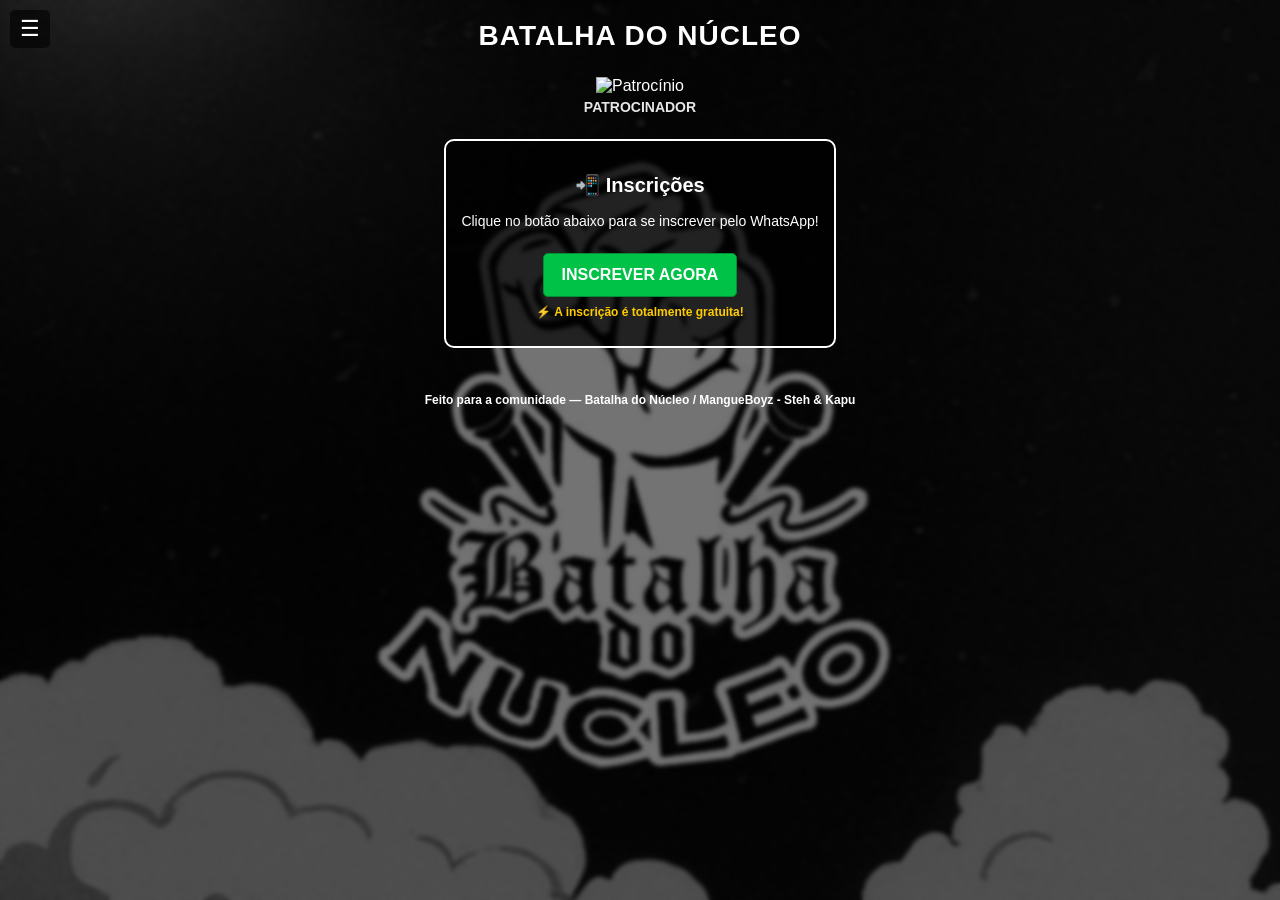
==== index.html @ 774dab10 "Update index.html update 17/11" ====
<!DOCTYPE html>
<html lang="pt-BR">
<head>
    <meta charset="UTF-8">
    <meta name="viewport" content="width=device-width, initial-scale=1.0">
    <title>Batalha do Núcleo</title>

    <style>
        body {
            margin: 0;
            font-family: Arial, sans-serif;
            background: url('batalha.png') no-repeat center center fixed;
            background-size: cover;
            color: #fff;
        }

        body::before {
            content: "";
            position: fixed;
            inset: 0;
            background: rgba(0, 0, 0, 0.55);
            backdrop-filter: blur(2px);
            z-index: -1;
        }

        header {
            padding: 20px 10px;
            text-align: center;
            font-size: 28px;
            letter-spacing: 1px;
            color: white;
            font-weight: bold;
            position: relative;
        }

        /* IMAGEM DO PATROCÍNIO */
        .patrocinio {
            text-align: center;
            margin-top: 5px;
        }

        .patrocinio img {
            width: 180px;
            max-width: 85%;
        }

        .patrocinio p {
            margin-top: 4px;
            font-size: 14px;
            font-weight: bold;
            opacity: 0.9;
        }

        /* Botão do menu */
        .menu-btn {
            font-size: 22px;
            cursor: pointer;
            position: fixed;
            top: 10px;
            left: 10px;
            z-index: 1001;
            color: white;
            background: rgba(0,0,0,0.6);
            padding: 6px 10px;
            border-radius: 5px;
        }

        .menu-btn:hover {
            background: rgba(255,255,255,0.15);
        }

        /* Sidebar */
        .sidebar {
            height: 100%;
            width: 0;
            position: fixed;
            z-index: 1000;
            top: 0;
            left: 0;
            background-color: rgba(0,0,0,0.95);
            overflow-x: hidden;
            transition: 0.4s;
            padding-top: 40px;
            color: #fff;
        }

        .sidebar-content {
            max-height: calc(100% - 60px);
            overflow-y: auto;
            padding-bottom: 10px;
        }

        .sidebar h2, .sidebar p, .sidebar a {
            padding: 6px 20px;
        }

        .sidebar h2 {
            font-size: 18px;
            font-weight: bold;
        }

        .sidebar p {
            font-size: 14px;
        }

        .sidebar a {
            font-size: 16px;
            color: #fff;
            text-decoration: none;
            display: block;
            margin-bottom: 6px;
        }

        .sidebar a:hover {
            color: #ffcc00;
        }

        .sidebar iframe {
            width: 90%;
            height: 150px;
            border: 0;
            border-radius: 10px;
            margin: 10px auto;
            display: block;
        }

        .close-btn {
            position: absolute;
            top: 10px;
            right: 15px;
            font-size: 28px;
            cursor: pointer;
            color: white;
        }

        .close-btn:hover {
            color: #ffcc00;
        }

        /* Conteúdo principal */
        .main {
            display: flex;
            justify-content: center;
            padding: 10px;
        }

        .card {
            background: rgba(0,0,0,0.7);
            border: 2px solid white;
            padding: 15px;
            border-radius: 10px;
            max-width: 380px;
            text-align: center;
        }

        .card h2 {
            font-size: 20px;
        }

        .card p {
            font-size: 14px;
        }

        /* BOTÃO VERDE */
        .btn {
            display: inline-block;
            margin-top: 10px;
            background: #00c246; 
            color: white;
            padding: 12px 18px;
            border-radius: 5px;
            font-size: 16px;
            font-weight: bold;
            text-decoration: none;
            transition: 0.2s;
            border: 1px solid #008f33;
        }

        .btn:hover {
            background: #009b39;
        }

        footer {
            text-align: center;
            margin-top: 25px;
            padding: 10px;
            font-size: 12px;
            color: #fff;
            font-weight: bold;
        }

        @media (max-width: 480px) {
            header {
                font-size: 22px;
            }
            .menu-btn {
                font-size: 20px;
            }
            .sidebar.open {
                width: 100%;
            }
            .card {
                max-width: 90%;
            }
        }
    </style>
</head>
<body>

<header>BATALHA DO NÚCLEO</header>

<!-- PATROCÍNIO -->
<div class="patrocinio">
    <img src="patrocinio.png" alt="Patrocínio">
    <p>PATROCINADOR</p>
</div>

<div class="menu-btn" onclick="toggleMenu()">☰</div>

<div id="mySidebar" class="sidebar">
    <div class="close-btn" onclick="closeMenu()">×</div>

    <div class="sidebar-content">

        <h2>📍 Local</h2>
        <p>PRAÇA DO TERMINAL - CAETÉS 1</p>

        <h2>⏰ Dia & Horário</h2>
        <p>Toda quinta-feira às 18:00</p>

        <!-- NOVA OPÇÃO: BIBLIOTECA -->
        <h2>📚 Biblioteca</h2>
        <a href="#">Abrir Biblioteca</a>

        <h2>🏆 Rank de MCs</h2>
        <a href="#">Ver Rank de MCs</a>

        <h2>📍 Localização</h2>
        <iframe src="https://www.google.com/maps/embed?pb=!1m18!1m12!1m3!1d3951.7307001526824!2d-34.9320465!3d-7.923172!2m3!1f0!2f0!3f0!3m2!1i1024!2i768!4f13.1!3m3!1m2!1s0x7ab170077a0d0f9%3A0x8868397509e33580!2zUHJhw6dhIElJIC0gQ2FldMOpcyAx!5e0!3m2!1spt-BR!2sbr!4v1763388117642!5m2!1spt-BR!2sbr"
            loading="lazy" referrerpolicy="no-referrer-when-downgrade"></iframe>

    </div>
</div>

<div class="main">
    <div class="card">
        <h2>📲 Inscrições</h2>
        <p>Clique no botão abaixo para se inscrever pelo WhatsApp!</p>

        <a class="btn"
           href="https://wa.me/558194237249?text=Quero%20batalhar!"
           target="_blank">
           INSCREVER AGORA
        </a>

        <p style="margin-top:8px; font-size:12px; color:#ffcc00; font-weight:bold;">
            ⚡ A inscrição é totalmente gratuita!
        </p>
    </div>
</div>

<footer>Feito para a comunidade — Batalha do Núcleo / MangueBoyz - Steh & Kapu</footer>

<script>
    function closeMenu() {
        document.getElementById("mySidebar").style.width = "0";
        document.getElementById("mySidebar").classList.remove('open');
    }

    function toggleMenu() {
        const sidebar = document.getElementById("mySidebar");

        if (window.innerWidth <= 480) {
            sidebar.classList.toggle('open');
            return;
        }

        if (sidebar.style.width === "280px") {
            sidebar.style.width = "0";
        } else {
            sidebar.style.width = "280px";
        }
    }
</script>

</body>
</html>
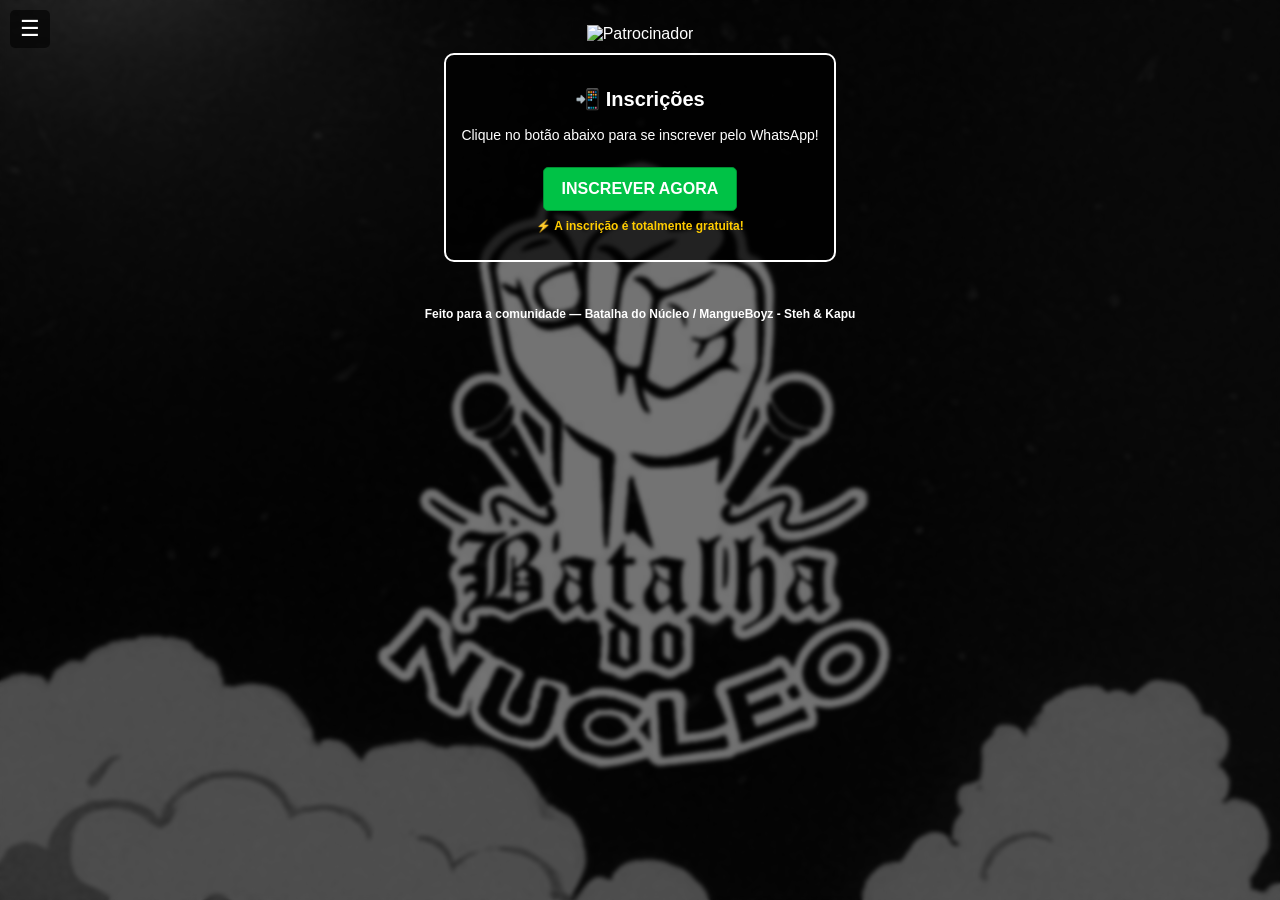
==== commit f6120f35: "Update index.html" ====
--- a/index.html
+++ b/index.html
@@ -33,10 +33,17 @@
             position: relative;
         }
 
-        /* IMAGEM DO PATROCÍNIO */
+        /* Removido o nome do header */
+        header {
+            visibility: hidden;
+            height: 0;
+            margin: 0;
+            padding: 0;
+        }
+
         .patrocinio {
             text-align: center;
-            margin-top: 5px;
+            margin-top: 25px;
         }
 
         .patrocinio img {
@@ -44,14 +51,11 @@
             max-width: 85%;
         }
 
+        /* Removido o texto PATROCINADOR */
         .patrocinio p {
-            margin-top: 4px;
-            font-size: 14px;
-            font-weight: bold;
-            opacity: 0.9;
-        }
-
-        /* Botão do menu */
+            display: none;
+        }
+
         .menu-btn {
             font-size: 22px;
             cursor: pointer;
@@ -69,7 +73,6 @@
             background: rgba(255,255,255,0.15);
         }
 
-        /* Sidebar */
         .sidebar {
             height: 100%;
             width: 0;
@@ -137,7 +140,6 @@
             color: #ffcc00;
         }
 
-        /* Conteúdo principal */
         .main {
             display: flex;
             justify-content: center;
@@ -161,11 +163,10 @@
             font-size: 14px;
         }
 
-        /* BOTÃO VERDE */
         .btn {
             display: inline-block;
             margin-top: 10px;
-            background: #00c246; 
+            background: #00c246;
             color: white;
             padding: 12px 18px;
             border-radius: 5px;
@@ -207,12 +208,8 @@
 </head>
 <body>
 
-<header>BATALHA DO NÚCLEO</header>
-
-<!-- PATROCÍNIO -->
 <div class="patrocinio">
-    <img src="patrocinio.png" alt="Patrocínio">
-    <p>PATROCINADOR</p>
+    <img src="patrocinio.png" alt="Patrocinador">
 </div>
 
 <div class="menu-btn" onclick="toggleMenu()">☰</div>
@@ -228,16 +225,15 @@
         <h2>⏰ Dia & Horário</h2>
         <p>Toda quinta-feira às 18:00</p>
 
-        <!-- NOVA OPÇÃO: BIBLIOTECA -->
         <h2>📚 Biblioteca</h2>
-        <a href="#">Abrir Biblioteca</a>
+        <a href="biblioteca.html">Abrir Biblioteca</a>
 
         <h2>🏆 Rank de MCs</h2>
-        <a href="#">Ver Rank de MCs</a>
+        <a href="rank.html">Ver Rank de MCs</a>
 
         <h2>📍 Localização</h2>
         <iframe src="https://www.google.com/maps/embed?pb=!1m18!1m12!1m3!1d3951.7307001526824!2d-34.9320465!3d-7.923172!2m3!1f0!2f0!3f0!3m2!1i1024!2i768!4f13.1!3m3!1m2!1s0x7ab170077a0d0f9%3A0x8868397509e33580!2zUHJhw6dhIElJIC0gQ2FldMOpcyAx!5e0!3m2!1spt-BR!2sbr!4v1763388117642!5m2!1spt-BR!2sbr"
-            loading="lazy" referrerpolicy="no-referrer-when-downgrade"></iframe>
+            loading="lazy"></iframe>
 
     </div>
 </div>
@@ -275,11 +271,7 @@
             return;
         }
 
-        if (sidebar.style.width === "280px") {
-            sidebar.style.width = "0";
-        } else {
-            sidebar.style.width = "280px";
-        }
+        sidebar.style.width = sidebar.style.width === "280px" ? "0" : "280px";
     }
 </script>
 
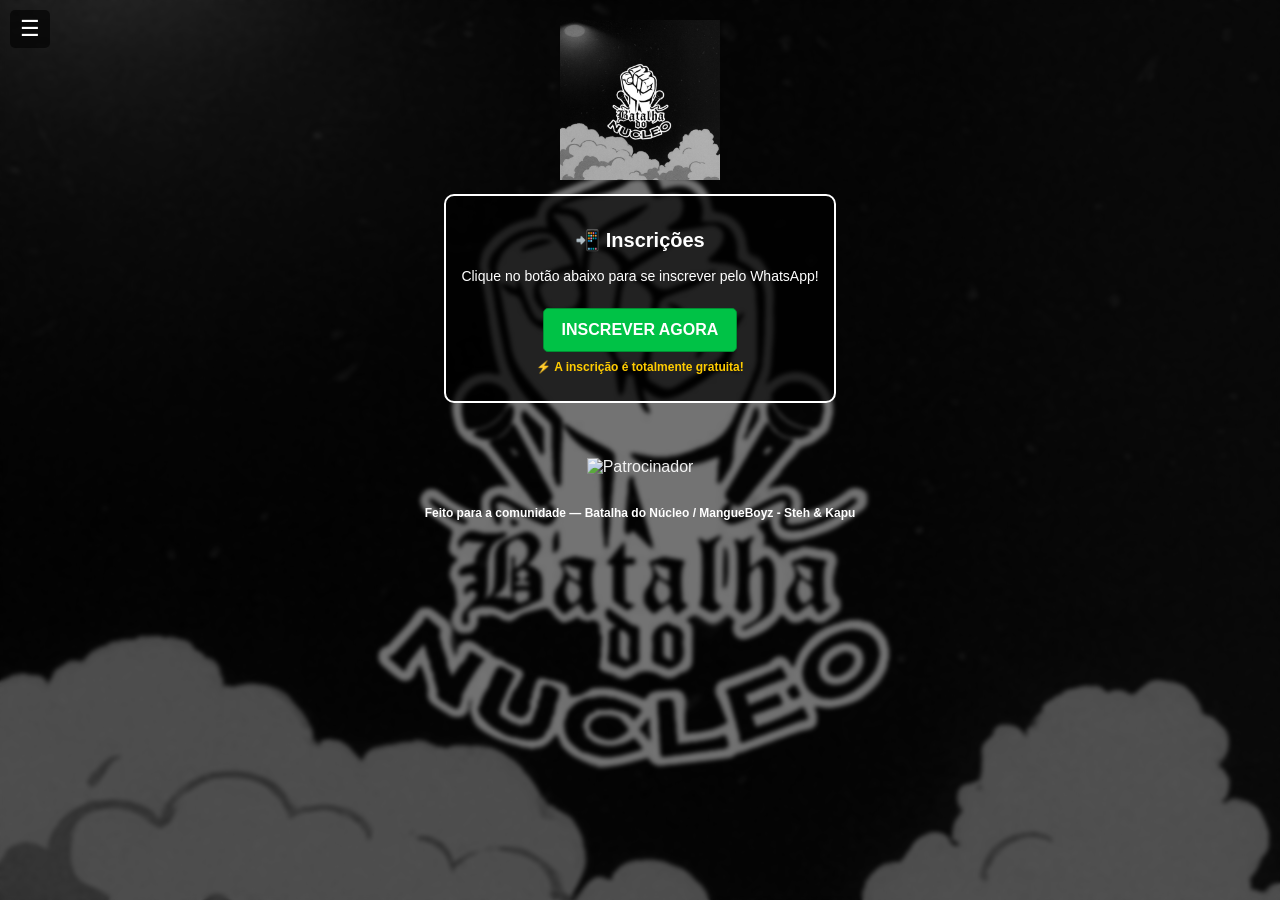
==== commit 7be5d09d: "Update index.html" ====
--- a/index.html
+++ b/index.html
@@ -24,36 +24,14 @@
         }
 
         header {
-            padding: 20px 10px;
-            text-align: center;
-            font-size: 28px;
-            letter-spacing: 1px;
-            color: white;
-            font-weight: bold;
-            position: relative;
-        }
-
-        /* Removido o nome do header */
-        header {
-            visibility: hidden;
-            height: 0;
-            margin: 0;
-            padding: 0;
-        }
-
-        .patrocinio {
-            text-align: center;
-            margin-top: 25px;
-        }
-
-        .patrocinio img {
-            width: 180px;
-            max-width: 85%;
-        }
-
-        /* Removido o texto PATROCINADOR */
-        .patrocinio p {
-            display: none;
+            text-align: center;
+            margin-top: 20px;
+        }
+
+        header img {
+            width: 160px;
+            height: auto;
+            opacity: 1;
         }
 
         .menu-btn {
@@ -181,9 +159,21 @@
             background: #009b39;
         }
 
+        /* logo do patrocinador no final */
+        .patrocinio-bottom {
+            text-align: center;
+            margin-top: 45px;
+            margin-bottom: 20px;
+        }
+
+        .patrocinio-bottom img {
+            width: 85px;
+            opacity: 0.92;
+        }
+
         footer {
             text-align: center;
-            margin-top: 25px;
+            margin-top: 10px;
             padding: 10px;
             font-size: 12px;
             color: #fff;
@@ -191,9 +181,6 @@
         }
 
         @media (max-width: 480px) {
-            header {
-                font-size: 22px;
-            }
             .menu-btn {
                 font-size: 20px;
             }
@@ -208,9 +195,9 @@
 </head>
 <body>
 
-<div class="patrocinio">
-    <img src="patrocinio.png" alt="Patrocinador">
-</div>
+<header>
+    <img src="batalha.png" alt="Logo Batalha">
+</header>
 
 <div class="menu-btn" onclick="toggleMenu()">☰</div>
 
@@ -255,6 +242,11 @@
     </div>
 </div>
 
+<!-- LOGO DO PATROCINADOR NO FINAL DA PÁGINA -->
+<div class="patrocinio-bottom">
+    <img src="patrocinio.png" alt="Patrocinador">
+</div>
+
 <footer>Feito para a comunidade — Batalha do Núcleo / MangueBoyz - Steh & Kapu</footer>
 
 <script>
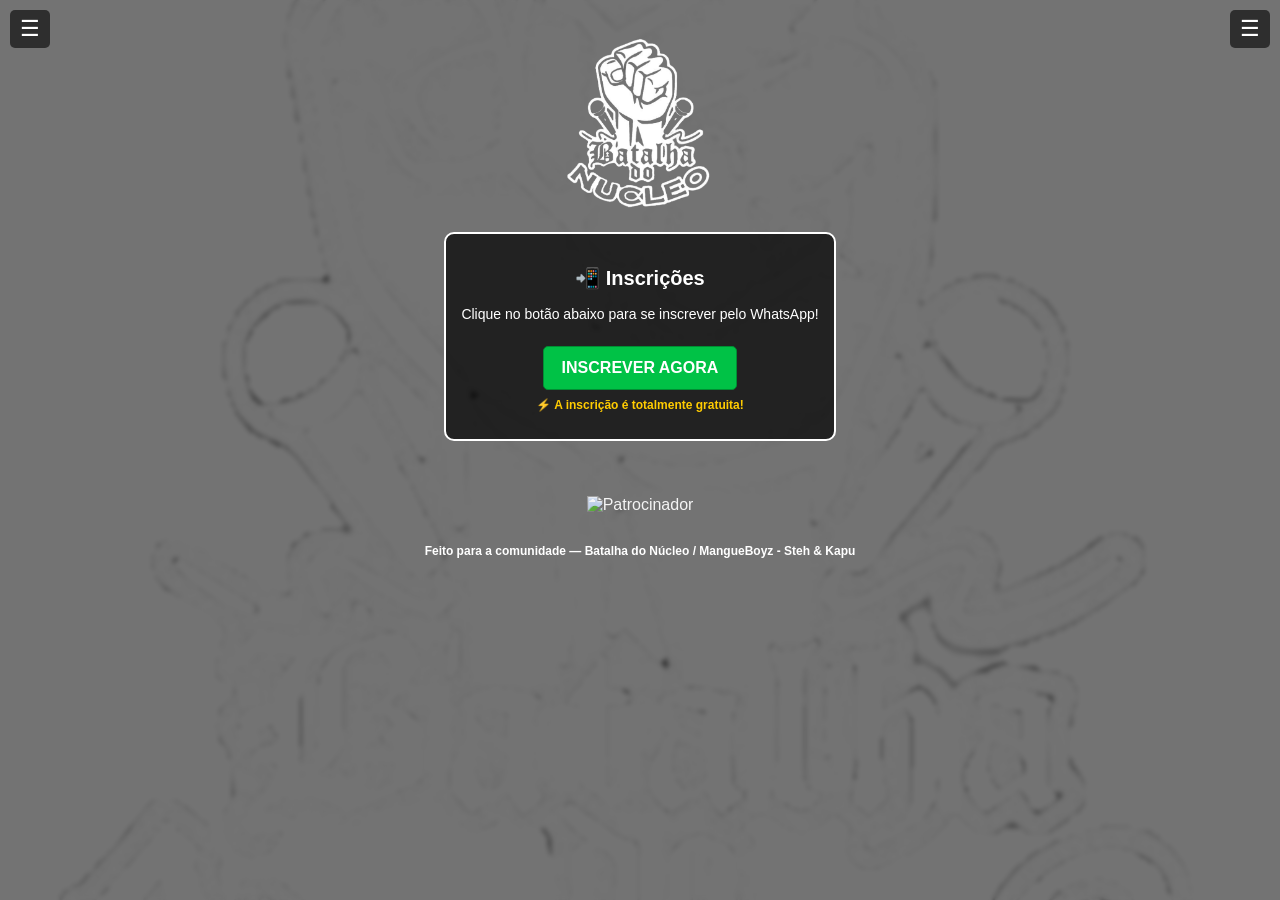
==== commit 55d688f5: "Update index.html upadte 18/11 comunidade/insta/link de musica" ====
--- a/index.html
+++ b/index.html
@@ -34,6 +34,7 @@
             opacity: 1;
         }
 
+        /* BOTÃO MENU ESQUERDO */
         .menu-btn {
             font-size: 22px;
             cursor: pointer;
@@ -51,6 +52,7 @@
             background: rgba(255,255,255,0.15);
         }
 
+        /* MENU ESQUERDO */
         .sidebar {
             height: 100%;
             width: 0;
@@ -118,6 +120,70 @@
             color: #ffcc00;
         }
 
+        /* BOTÃO DO MENU DIREITO */
+        .menu-btn-right {
+            font-size: 22px;
+            cursor: pointer;
+            position: fixed;
+            top: 10px;
+            right: 10px;
+            z-index: 1001;
+            color: white;
+            background: rgba(0,0,0,0.6);
+            padding: 6px 10px;
+            border-radius: 5px;
+        }
+
+        .menu-btn-right:hover {
+            background: rgba(255,255,255,0.15);
+        }
+
+        /* MENU DIREITO */
+        .sidebar-right {
+            height: 100%;
+            width: 0;
+            position: fixed;
+            z-index: 1000;
+            top: 0;
+            right: 0;
+            background-color: rgba(0,0,0,0.95);
+            overflow-x: hidden;
+            transition: 0.4s;
+            padding-top: 40px;
+            color: #fff;
+        }
+
+        .sidebar-right h2,
+        .sidebar-right a {
+            padding: 6px 20px;
+        }
+
+        .sidebar-right a {
+            font-size: 16px;
+            color: #fff;
+            text-decoration: none;
+            display: block;
+            margin-bottom: 6px;
+        }
+
+        .sidebar-right a:hover {
+            color: #ffcc00;
+        }
+
+        .close-btn-right {
+            position: absolute;
+            top: 10px;
+            left: 15px;
+            font-size: 28px;
+            cursor: pointer;
+            color: white;
+        }
+
+        .close-btn-right:hover {
+            color: #ffcc00;
+        }
+
+        /* CARD PRINCIPAL */
         .main {
             display: flex;
             justify-content: center;
@@ -159,7 +225,6 @@
             background: #009b39;
         }
 
-        /* logo do patrocinador no final */
         .patrocinio-bottom {
             text-align: center;
             margin-top: 45px;
@@ -184,9 +249,12 @@
             .menu-btn {
                 font-size: 20px;
             }
-            .sidebar.open {
+
+            .sidebar.open,
+            .sidebar-right.open {
                 width: 100%;
             }
+
             .card {
                 max-width: 90%;
             }
@@ -199,8 +267,13 @@
     <img src="batalha.png" alt="Logo Batalha">
 </header>
 
+<!-- MENU ESQUERDO -->
 <div class="menu-btn" onclick="toggleMenu()">☰</div>
 
+<!-- MENU DIREITO -->
+<div class="menu-btn-right" onclick="toggleMenuRight()">☰</div>
+
+<!-- SIDEBAR ESQUERDO -->
 <div id="mySidebar" class="sidebar">
     <div class="close-btn" onclick="closeMenu()">×</div>
 
@@ -223,6 +296,14 @@
             loading="lazy"></iframe>
 
     </div>
+</div>
+
+<!-- SIDEBAR DIREITO -->
+<div id="rightSidebar" class="sidebar-right">
+    <div class="close-btn-right" onclick="closeMenuRight()">×</div>
+
+    <h2>👥 Comunidade</h2>
+    <a href="mcs.html">Veja um pouco do nosso trabalho</a>
 </div>
 
 <div class="main">
@@ -242,7 +323,6 @@
     </div>
 </div>
 
-<!-- LOGO DO PATROCINADOR NO FINAL DA PÁGINA -->
 <div class="patrocinio-bottom">
     <img src="patrocinio.png" alt="Patrocinador">
 </div>
@@ -265,6 +345,22 @@
 
         sidebar.style.width = sidebar.style.width === "280px" ? "0" : "280px";
     }
+
+    function closeMenuRight() {
+        document.getElementById("rightSidebar").style.width = "0";
+        document.getElementById("rightSidebar").classList.remove('open');
+    }
+
+    function toggleMenuRight() {
+        const sidebar = document.getElementById("rightSidebar");
+
+        if (window.innerWidth <= 480) {
+            sidebar.classList.toggle('open');
+            return;
+        }
+
+        sidebar.style.width = sidebar.style.width === "280px" ? "0" : "280px";
+    }
 </script>
 
 </body>
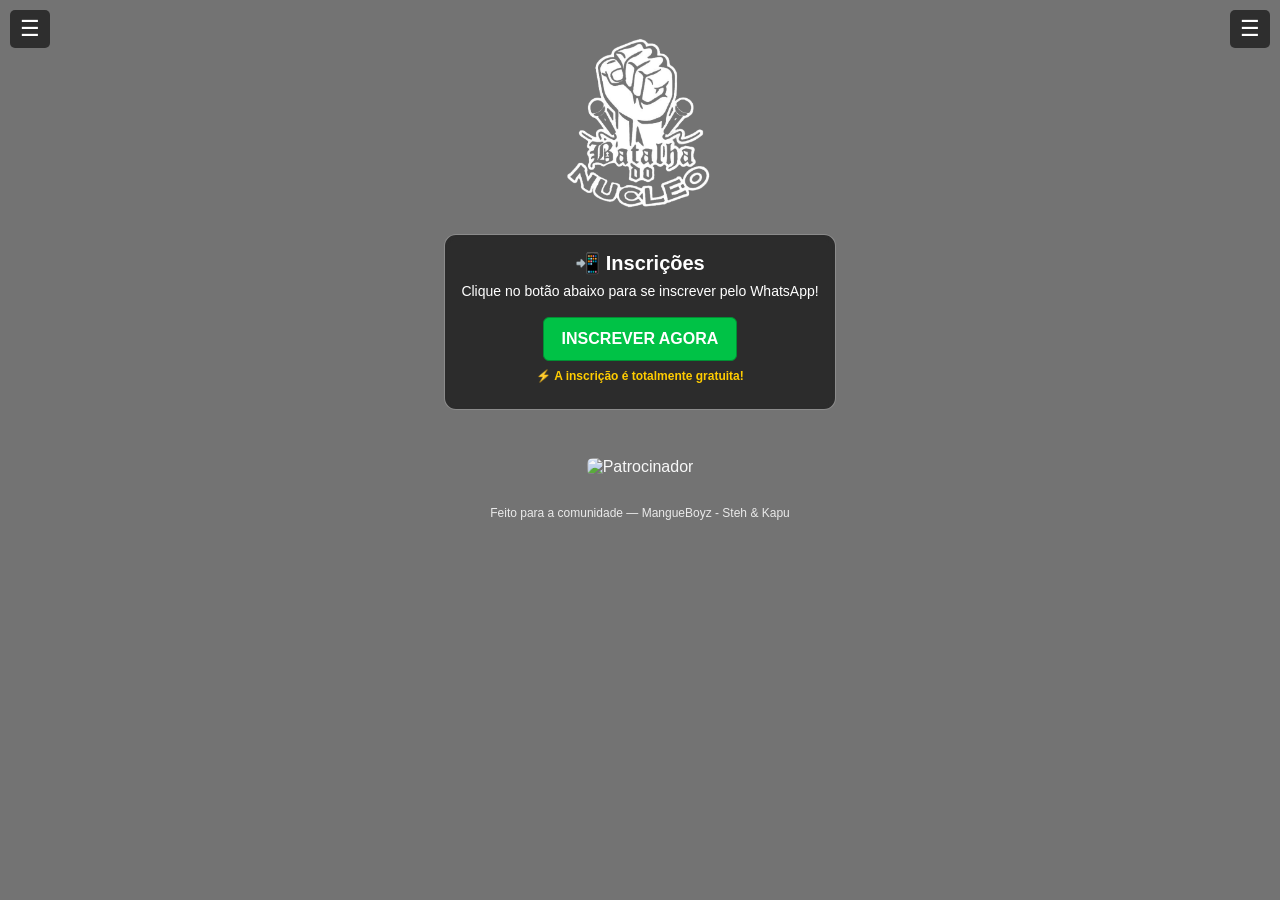
==== commit bb674fae: "Update index.html upadte fundo + animação" ====
--- a/index.html
+++ b/index.html
@@ -1,19 +1,77 @@
 <!DOCTYPE html>
 <html lang="pt-BR">
 <head>
-    <meta charset="UTF-8">
-    <meta name="viewport" content="width=device-width, initial-scale=1.0">
-    <title>Batalha do Núcleo</title>
+    <meta charset="UTF-8" />
+    <meta name="viewport" content="width=device-width, initial-scale=1.0"/>
+    <title>Comunidade</title>
 
     <style>
+        /* ------ TELA DE LOADING ------ */
+        #loading {
+            position: fixed;
+            inset: 0;
+            background: rgba(0,0,0,0.95);
+            display: flex;
+            flex-direction: column;
+            justify-content: center;
+            align-items: center;
+            z-index: 2000;
+            transition: opacity 0.6s ease, visibility 0.6s ease;
+            opacity: 1;
+            visibility: visible;
+        }
+
+        .spinner {
+            width: 55px;
+            height: 55px;
+            border: 6px solid rgba(255,255,255,0.18);
+            border-top: 6px solid #ffcc00;
+            border-radius: 50%;
+            animation: spin 1s linear infinite;
+        }
+
+        @keyframes spin {
+            from { transform: rotate(0deg); }
+            to { transform: rotate(360deg); }
+        }
+
+        .loading-text {
+            margin-top: 14px;
+            font-size: 16px;
+            color: #fff;
+            letter-spacing: .2px;
+            animation: pulse 1s ease-in-out infinite alternate;
+        }
+
+        @keyframes pulse {
+            from { opacity: 0.6; transform: translateY(0); }
+            to { opacity: 1; transform: translateY(-4px); }
+        }
+
+        /* state when hiding - only changes opacity/visibility,
+           actual removal (display:none) applied in JS after transition */
+        #loading.hidden {
+            opacity: 0;
+            visibility: hidden;
+            pointer-events: none;
+        }
+
+        /* ------ EFEITO FADE IN NA PÁGINA ------ */
         body {
             margin: 0;
             font-family: Arial, sans-serif;
-            background: url('batalha.png') no-repeat center center fixed;
+            background: url('fundo.jpg') no-repeat center center fixed;
             background-size: cover;
             color: #fff;
-        }
-
+            animation: pageFade 0.9s ease;
+        }
+
+        @keyframes pageFade {
+            from { opacity: 0; }
+            to { opacity: 1; }
+        }
+
+        /* ESCURECER FUNDO */
         body::before {
             content: "";
             position: fixed;
@@ -23,48 +81,69 @@
             z-index: -1;
         }
 
+        /* ---- TOPO ---- */
         header {
             text-align: center;
             margin-top: 20px;
+            animation: zoomTopo 10s ease-in-out infinite alternate;
+        }
+
+        @keyframes zoomTopo {
+            from { transform: scale(1); }
+            to { transform: scale(1.05); }
         }
 
         header img {
             width: 160px;
             height: auto;
-            opacity: 1;
-        }
-
-        /* BOTÃO MENU ESQUERDO */
-        .menu-btn {
+            display: inline-block;
+        }
+
+        /* BOTÕES DE MENU */
+        .menu-btn, .menu-btn-right {
             font-size: 22px;
             cursor: pointer;
             position: fixed;
             top: 10px;
-            left: 10px;
-            z-index: 1001;
+            z-index: 1500; /* abaixo do loading (2000) */
             color: white;
             background: rgba(0,0,0,0.6);
             padding: 6px 10px;
             border-radius: 5px;
-        }
-
-        .menu-btn:hover {
-            background: rgba(255,255,255,0.15);
-        }
-
-        /* MENU ESQUERDO */
-        .sidebar {
+            transition: 0.18s ease;
+            user-select: none;
+        }
+
+        .menu-btn { left: 10px; }
+        .menu-btn-right { right: 10px; }
+
+        .menu-btn:hover, .menu-btn-right:hover {
+            background: rgba(255,255,255,0.12);
+        }
+
+        /* MENUS (SIDEbars) */
+        .sidebar, .sidebar-right {
             height: 100%;
             width: 0;
             position: fixed;
-            z-index: 1000;
+            z-index: 1600;
             top: 0;
-            left: 0;
-            background-color: rgba(0,0,0,0.95);
+            background-color: rgba(0,0,0,0.96);
             overflow-x: hidden;
-            transition: 0.4s;
+            transition: width 0.35s ease;
             padding-top: 40px;
             color: #fff;
+        }
+
+        .sidebar { left: 0; }
+        .sidebar-right { right: 0; }
+
+        .sidebar.open { width: 280px; }
+        .sidebar-right.open { width: 280px; }
+
+        /* For mobile, full width when open */
+        @media (max-width: 480px) {
+            .sidebar.open, .sidebar-right.open { width: 100%; }
         }
 
         .sidebar-content {
@@ -73,294 +152,258 @@
             padding-bottom: 10px;
         }
 
-        .sidebar h2, .sidebar p, .sidebar a {
-            padding: 6px 20px;
-        }
-
-        .sidebar h2 {
-            font-size: 18px;
-            font-weight: bold;
-        }
-
-        .sidebar p {
-            font-size: 14px;
-        }
-
-        .sidebar a {
+        .sidebar h2, .sidebar p, .sidebar a,
+        .sidebar-right h2, .sidebar-right a {
+            padding: 8px 20px;
+        }
+
+        .sidebar h2 { font-size: 18px; font-weight: bold; }
+        .sidebar p { font-size: 14px; }
+
+        .sidebar a, .sidebar-right a {
             font-size: 16px;
             color: #fff;
             text-decoration: none;
             display: block;
             margin-bottom: 6px;
-        }
-
-        .sidebar a:hover {
-            color: #ffcc00;
-        }
+            transition: color .18s ease;
+        }
+
+        .sidebar a:hover, .sidebar-right a:hover { color: #ffcc00; }
 
         .sidebar iframe {
             width: 90%;
             height: 150px;
             border: 0;
-            border-radius: 10px;
+            border-radius: 8px;
             margin: 10px auto;
             display: block;
         }
 
-        .close-btn {
+        .close-btn, .close-btn-right {
             position: absolute;
-            top: 10px;
-            right: 15px;
             font-size: 28px;
             cursor: pointer;
             color: white;
-        }
-
-        .close-btn:hover {
-            color: #ffcc00;
-        }
-
-        /* BOTÃO DO MENU DIREITO */
-        .menu-btn-right {
-            font-size: 22px;
-            cursor: pointer;
-            position: fixed;
-            top: 10px;
-            right: 10px;
-            z-index: 1001;
-            color: white;
-            background: rgba(0,0,0,0.6);
-            padding: 6px 10px;
-            border-radius: 5px;
-        }
-
-        .menu-btn-right:hover {
-            background: rgba(255,255,255,0.15);
-        }
-
-        /* MENU DIREITO */
-        .sidebar-right {
-            height: 100%;
-            width: 0;
-            position: fixed;
-            z-index: 1000;
-            top: 0;
-            right: 0;
-            background-color: rgba(0,0,0,0.95);
-            overflow-x: hidden;
-            transition: 0.4s;
-            padding-top: 40px;
-            color: #fff;
-        }
-
-        .sidebar-right h2,
-        .sidebar-right a {
-            padding: 6px 20px;
-        }
-
-        .sidebar-right a {
-            font-size: 16px;
-            color: #fff;
-            text-decoration: none;
-            display: block;
-            margin-bottom: 6px;
-        }
-
-        .sidebar-right a:hover {
-            color: #ffcc00;
-        }
-
-        .close-btn-right {
-            position: absolute;
-            top: 10px;
-            left: 15px;
-            font-size: 28px;
-            cursor: pointer;
-            color: white;
-        }
-
-        .close-btn-right:hover {
-            color: #ffcc00;
-        }
+            transition: color .15s ease;
+            user-select: none;
+        }
+
+        .close-btn { right: 15px; top: 10px; }
+        .close-btn-right { left: 15px; top: 10px; }
+
+        .close-btn:hover, .close-btn-right:hover { color: #ffcc00; }
 
         /* CARD PRINCIPAL */
         .main {
             display: flex;
             justify-content: center;
-            padding: 10px;
+            padding: 12px;
         }
 
         .card {
-            background: rgba(0,0,0,0.7);
-            border: 2px solid white;
-            padding: 15px;
-            border-radius: 10px;
+            background: rgba(0,0,0,0.62);
+            border: 1px solid rgba(255,255,255,0.45);
+            padding: 16px;
+            border-radius: 12px;
             max-width: 380px;
             text-align: center;
-        }
-
-        .card h2 {
-            font-size: 20px;
-        }
-
-        .card p {
-            font-size: 14px;
-        }
+            backdrop-filter: blur(4px);
+            animation: subir 0.9s ease;
+        }
+
+        @keyframes subir {
+            from { opacity: 0; transform: translateY(20px); }
+            to { opacity: 1; transform: translateY(0); }
+        }
+
+        .card h2 { font-size: 20px; margin: 0 0 8px 0; }
+        .card p { font-size: 14px; margin: 0 0 10px 0; }
 
         .btn {
+            background: #00c246;
+            padding: 12px 18px;
+            border-radius: 6px;
+            color: #fff;
+            text-decoration: none;
+            border: 1px solid #008f33;
+            transition: transform 0.18s ease, background 0.18s ease;
             display: inline-block;
-            margin-top: 10px;
-            background: #00c246;
-            color: white;
-            padding: 12px 18px;
-            border-radius: 5px;
-            font-size: 16px;
-            font-weight: bold;
-            text-decoration: none;
-            transition: 0.2s;
-            border: 1px solid #008f33;
+            margin-top: 8px;
+            font-weight: 700;
         }
 
         .btn:hover {
-            background: #009b39;
+            background: #00e154;
+            transform: scale(1.04);
         }
 
         .patrocinio-bottom {
             text-align: center;
-            margin-top: 45px;
+            margin-top: 36px;
             margin-bottom: 20px;
-        }
-
-        .patrocinio-bottom img {
-            width: 85px;
-            opacity: 0.92;
-        }
+            animation: pageFade 0.8s ease;
+        }
+
+        .patrocinio-bottom img { width: 85px; opacity: 0.95; border-radius: 6px; }
 
         footer {
             text-align: center;
             margin-top: 10px;
             padding: 10px;
             font-size: 12px;
-            color: #fff;
-            font-weight: bold;
-        }
-
-        @media (max-width: 480px) {
-            .menu-btn {
-                font-size: 20px;
-            }
-
-            .sidebar.open,
-            .sidebar-right.open {
-                width: 100%;
-            }
-
-            .card {
-                max-width: 90%;
-            }
+            opacity: 0.85;
+        }
+
+        /* small tweaks for mobile */
+        @media (max-width: 420px) {
+            header img { width: 130px; }
+            .card { padding: 14px; }
+            .btn { padding: 10px 14px; font-size: 15px; }
         }
     </style>
 </head>
 <body>
 
-<header>
-    <img src="batalha.png" alt="Logo Batalha">
-</header>
-
-<!-- MENU ESQUERDO -->
-<div class="menu-btn" onclick="toggleMenu()">☰</div>
-
-<!-- MENU DIREITO -->
-<div class="menu-btn-right" onclick="toggleMenuRight()">☰</div>
-
-<!-- SIDEBAR ESQUERDO -->
-<div id="mySidebar" class="sidebar">
-    <div class="close-btn" onclick="closeMenu()">×</div>
-
-    <div class="sidebar-content">
-
-        <h2>📍 Local</h2>
-        <p>PRAÇA DO TERMINAL - CAETÉS 1</p>
-
-        <h2>⏰ Dia & Horário</h2>
-        <p>Toda quinta-feira às 18:00</p>
-
-        <h2>📚 Biblioteca</h2>
-        <a href="biblioteca.html">Abrir Biblioteca</a>
-
-        <h2>🏆 Rank de MCs</h2>
-        <a href="rank.html">Ver Rank de MCs</a>
-
-        <h2>📍 Localização</h2>
-        <iframe src="https://www.google.com/maps/embed?pb=!1m18!1m12!1m3!1d3951.7307001526824!2d-34.9320465!3d-7.923172!2m3!1f0!2f0!3f0!3m2!1i1024!2i768!4f13.1!3m3!1m2!1s0x7ab170077a0d0f9%3A0x8868397509e33580!2zUHJhw6dhIElJIC0gQ2FldMOpcyAx!5e0!3m2!1spt-BR!2sbr!4v1763388117642!5m2!1spt-BR!2sbr"
-            loading="lazy"></iframe>
-
+    <!-- TELA DE LOADING -->
+    <div id="loading" aria-hidden="false">
+        <div class="spinner" role="img" aria-label="Carregando"></div>
+        <div class="loading-text">Carregando...</div>
     </div>
-</div>
-
-<!-- SIDEBAR DIREITO -->
-<div id="rightSidebar" class="sidebar-right">
-    <div class="close-btn-right" onclick="closeMenuRight()">×</div>
-
-    <h2>👥 Comunidade</h2>
-    <a href="mcs.html">Veja um pouco do nosso trabalho</a>
-</div>
-
-<div class="main">
-    <div class="card">
-        <h2>📲 Inscrições</h2>
-        <p>Clique no botão abaixo para se inscrever pelo WhatsApp!</p>
-
-        <a class="btn"
-           href="https://wa.me/558194237249?text=Quero%20batalhar!"
-           target="_blank">
-           INSCREVER AGORA
-        </a>
-
-        <p style="margin-top:8px; font-size:12px; color:#ffcc00; font-weight:bold;">
-            ⚡ A inscrição é totalmente gratuita!
-        </p>
+
+    <!-- HEADER -->
+    <header>
+        <img src="batalha.png" alt="Logo">
+    </header>
+
+    <!-- MENU BOTÕES -->
+    <div class="menu-btn" onclick="toggleMenu()" aria-hidden="false">☰</div>
+    <div class="menu-btn-right" onclick="toggleMenuRight()" aria-hidden="false">☰</div>
+
+    <!-- SIDEBAR ESQUERDO -->
+    <div id="mySidebar" class="sidebar" aria-hidden="true">
+        <div class="close-btn" onclick="closeMenu()">×</div>
+        <div class="sidebar-content">
+            <h2>📍 Local</h2>
+            <p>PRAÇA DO TERMINAL - CAETÉS 1</p>
+
+            <h2>⏰ Dia & Horário</h2>
+            <p>Toda quinta-feira às 18:00</p>
+
+            <h2>📚 Biblioteca</h2>
+            <a href="biblioteca.html">Abrir Biblioteca</a>
+
+            <h2>🏆 Rank de MCs</h2>
+            <a href="rank.html">Ver Rank de MCs</a>
+
+            <h2>📍 Localização</h2>
+            <iframe
+                src="https://www.google.com/maps/embed?pb=!1m18!1m12!1m3!1d3951.7307001526824!2d-34.9320465!3d-7.923172!2m3!1f0!2f0!3f0!3m2!1i1024!2i768!4f13.1!3m3!1m2!1s0x7ab170077a0d0f9%3A0x8868397509e33580!2zUHJhw6dhIElJIC0gQ2FldMOpcyAx!5e0!3m2!1spt-BR!2sbr!4v1763388117642!5m2!1spt-BR!2sbr"
+                loading="lazy" referrerpolicy="no-referrer-when-downgrade"></iframe>
+        </div>
     </div>
-</div>
-
-<div class="patrocinio-bottom">
-    <img src="patrocinio.png" alt="Patrocinador">
-</div>
-
-<footer>Feito para a comunidade — Batalha do Núcleo / MangueBoyz - Steh & Kapu</footer>
+
+    <!-- SIDEBAR DIREITO -->
+    <div id="rightSidebar" class="sidebar-right" aria-hidden="true">
+        <div class="close-btn-right" onclick="closeMenuRight()">×</div>
+        <h2 style="padding: 8px 20px;">👥 Comunidade</h2>
+        <a href="mcs.html" style="padding: 8px 20px; display:block;">Veja um pouco do nosso trabalho</a>
+    </div>
+
+    <!-- CONTEÚDO -->
+    <div class="main">
+        <div class="card" role="main" aria-live="polite">
+            <h2>📲 Inscrições</h2>
+            <p>Clique no botão abaixo para se inscrever pelo WhatsApp!</p>
+
+            <a class="btn" href="https://wa.me/558194237249?text=Quero%20batalhar!" target="_blank" rel="noopener noreferrer">
+                INSCREVER AGORA
+            </a>
+
+            <p style="margin-top:8px; font-size:12px; color:#ffcc00; font-weight:bold;">
+                ⚡ A inscrição é totalmente gratuita!
+            </p>
+        </div>
+    </div>
+
+    <div class="patrocinio-bottom">
+        <img src="patrocinio.png" alt="Patrocinador">
+    </div>
+
+    <footer>
+        Feito para a comunidade — MangueBoyz - Steh & Kapu
+    </footer>
 
 <script>
+    /* ------------- LOADING ------------- 
+       Strategy:
+         - Hide loading when window 'load' fires (all resources loaded)
+         - Fallback: ensure hide after max 2500ms so it never stays forever
+         - After applying hidden class (fade), set display:none to fully remove
+    */
+    (function() {
+        const loading = document.getElementById('loading');
+        let hidden = false;
+
+        function hideLoading() {
+            if (!loading || hidden) return;
+            hidden = true;
+            loading.classList.add('hidden');
+            // after transition ends (matching CSS transition time), remove element
+            setTimeout(() => {
+                if (loading && loading.parentNode) loading.style.display = 'none';
+            }, 650); // slightly longer than CSS transition (0.6s)
+        }
+
+        // When whole page loaded (images, iframes, etc.)
+        window.addEventListener('load', hideLoading);
+
+        // Fallback: in case 'load' doesn't fire quickly (or dev/testing), hide after 2.5s
+        setTimeout(hideLoading, 2500);
+
+        // Also allow early click to remove loading for dev (optional)
+        loading.addEventListener('click', hideLoading);
+    })();
+
+
+    /* ------------- SIDEBAR CONTROLS ------------- */
+    function toggleMenu() {
+        const sidebar = document.getElementById('mySidebar');
+        if (!sidebar) return;
+        // desktop behavior: toggle width to 280/0 via class 'open'
+        sidebar.classList.toggle('open');
+        // accessibility attr
+        sidebar.setAttribute('aria-hidden', !sidebar.classList.contains('open'));
+    }
+
     function closeMenu() {
-        document.getElementById("mySidebar").style.width = "0";
-        document.getElementById("mySidebar").classList.remove('open');
+        const sidebar = document.getElementById('mySidebar');
+        if (!sidebar) return;
+        sidebar.classList.remove('open');
+        sidebar.setAttribute('aria-hidden', 'true');
     }
 
-    function toggleMenu() {
-        const sidebar = document.getElementById("mySidebar");
-
-        if (window.innerWidth <= 480) {
-            sidebar.classList.toggle('open');
-            return;
-        }
-
-        sidebar.style.width = sidebar.style.width === "280px" ? "0" : "280px";
+    function toggleMenuRight() {
+        const sidebar = document.getElementById('rightSidebar');
+        if (!sidebar) return;
+        sidebar.classList.toggle('open');
+        sidebar.setAttribute('aria-hidden', !sidebar.classList.contains('open'));
     }
 
     function closeMenuRight() {
-        document.getElementById("rightSidebar").style.width = "0";
-        document.getElementById("rightSidebar").classList.remove('open');
+        const sidebar = document.getElementById('rightSidebar');
+        if (!sidebar) return;
+        sidebar.classList.remove('open');
+        sidebar.setAttribute('aria-hidden', 'true');
     }
 
-    function toggleMenuRight() {
-        const sidebar = document.getElementById("rightSidebar");
-
-        if (window.innerWidth <= 480) {
-            sidebar.classList.toggle('open');
-            return;
-        }
-
-        sidebar.style.width = sidebar.style.width === "280px" ? "0" : "280px";
-    }
+    // Close sidebars when user presses Esc
+    document.addEventListener('keydown', (e) => {
+        if (e.key === 'Escape') {
+            closeMenu();
+            closeMenuRight();
+        }
+    });
 </script>
 
 </body>
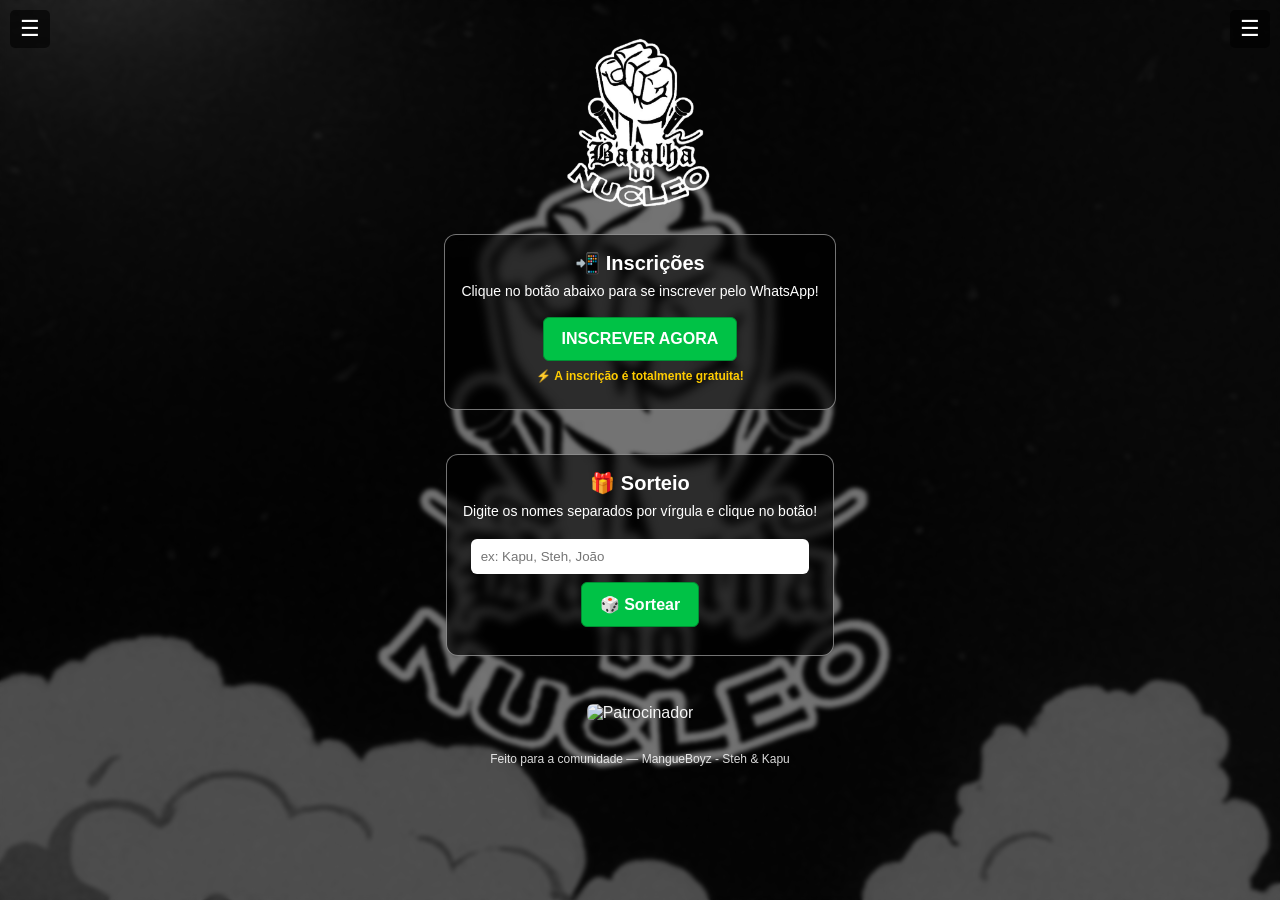
==== commit 2eb0141d: "Update index.html" ====
--- a/index.html
+++ b/index.html
@@ -48,8 +48,7 @@
             to { opacity: 1; transform: translateY(-4px); }
         }
 
-        /* state when hiding - only changes opacity/visibility,
-           actual removal (display:none) applied in JS after transition */
+        /* state when hiding - only changes opacity/visibility */
         #loading.hidden {
             opacity: 0;
             visibility: hidden;
@@ -105,7 +104,7 @@
             cursor: pointer;
             position: fixed;
             top: 10px;
-            z-index: 1500; /* abaixo do loading (2000) */
+            z-index: 1500;
             color: white;
             background: rgba(0,0,0,0.6);
             padding: 6px 10px;
@@ -121,7 +120,7 @@
             background: rgba(255,255,255,0.12);
         }
 
-        /* MENUS (SIDEbars) */
+        /* MENUS */
         .sidebar, .sidebar-right {
             height: 100%;
             width: 0;
@@ -141,7 +140,6 @@
         .sidebar.open { width: 280px; }
         .sidebar-right.open { width: 280px; }
 
-        /* For mobile, full width when open */
         @media (max-width: 480px) {
             .sidebar.open, .sidebar-right.open { width: 100%; }
         }
@@ -255,7 +253,7 @@
             opacity: 0.85;
         }
 
-        /* small tweaks for mobile */
+        /* mobile */
         @media (max-width: 420px) {
             header img { width: 130px; }
             .card { padding: 14px; }
@@ -310,7 +308,7 @@
         <a href="mcs.html" style="padding: 8px 20px; display:block;">Veja um pouco do nosso trabalho</a>
     </div>
 
-    <!-- CONTEÚDO -->
+    <!-- CONTEÚDO PRINCIPAL -->
     <div class="main">
         <div class="card" role="main" aria-live="polite">
             <h2>📲 Inscrições</h2>
@@ -326,6 +324,22 @@
         </div>
     </div>
 
+    <!-- ⭐ NOVO CARD DO SORTEIO -->
+    <div class="main">
+        <div class="card" id="sorteioCard" style="margin-top: 20px;">
+            <h2>🎁 Sorteio</h2>
+            <p>Digite os nomes separados por vírgula e clique no botão!</p>
+
+            <input id="nomesInput" type="text" placeholder="ex: Kapu, Steh, João"
+                style="width: 90%; padding: 10px; margin-top: 10px; border-radius: 6px; border: none;">
+
+            <a class="btn" onclick="sortear()">🎲 Sortear</a>
+
+            <p id="resultadoSorteio"
+                style="margin-top: 12px; font-size: 16px; font-weight: bold; color: #ffcc00;"></p>
+        </div>
+    </div>
+
     <div class="patrocinio-bottom">
         <img src="patrocinio.png" alt="Patrocinador">
     </div>
@@ -335,12 +349,7 @@
     </footer>
 
 <script>
-    /* ------------- LOADING ------------- 
-       Strategy:
-         - Hide loading when window 'load' fires (all resources loaded)
-         - Fallback: ensure hide after max 2500ms so it never stays forever
-         - After applying hidden class (fade), set display:none to fully remove
-    */
+    /* ------------- LOADING ------------- */
     (function() {
         const loading = document.getElementById('loading');
         let hidden = false;
@@ -349,61 +358,63 @@
             if (!loading || hidden) return;
             hidden = true;
             loading.classList.add('hidden');
-            // after transition ends (matching CSS transition time), remove element
             setTimeout(() => {
                 if (loading && loading.parentNode) loading.style.display = 'none';
-            }, 650); // slightly longer than CSS transition (0.6s)
-        }
-
-        // When whole page loaded (images, iframes, etc.)
+            }, 650);
+        }
+
         window.addEventListener('load', hideLoading);
-
-        // Fallback: in case 'load' doesn't fire quickly (or dev/testing), hide after 2.5s
         setTimeout(hideLoading, 2500);
-
-        // Also allow early click to remove loading for dev (optional)
         loading.addEventListener('click', hideLoading);
     })();
 
-
-    /* ------------- SIDEBAR CONTROLS ------------- */
+    /* ------------- MENUS ------------- */
     function toggleMenu() {
         const sidebar = document.getElementById('mySidebar');
-        if (!sidebar) return;
-        // desktop behavior: toggle width to 280/0 via class 'open'
         sidebar.classList.toggle('open');
-        // accessibility attr
         sidebar.setAttribute('aria-hidden', !sidebar.classList.contains('open'));
     }
 
     function closeMenu() {
         const sidebar = document.getElementById('mySidebar');
-        if (!sidebar) return;
         sidebar.classList.remove('open');
         sidebar.setAttribute('aria-hidden', 'true');
     }
 
     function toggleMenuRight() {
         const sidebar = document.getElementById('rightSidebar');
-        if (!sidebar) return;
         sidebar.classList.toggle('open');
         sidebar.setAttribute('aria-hidden', !sidebar.classList.contains('open'));
     }
 
     function closeMenuRight() {
         const sidebar = document.getElementById('rightSidebar');
-        if (!sidebar) return;
         sidebar.classList.remove('open');
         sidebar.setAttribute('aria-hidden', 'true');
     }
 
-    // Close sidebars when user presses Esc
     document.addEventListener('keydown', (e) => {
         if (e.key === 'Escape') {
             closeMenu();
             closeMenuRight();
         }
     });
+
+    /* ------------- FUNÇÃO DE SORTEIO ------------- */
+    function sortear() {
+        let nomes = document.getElementById("nomesInput").value;
+
+        if (!nomes.trim()) {
+            document.getElementById("resultadoSorteio").innerText = "Digite pelo menos 1 nome!";
+            return;
+        }
+
+        let lista = nomes.split(",").map(n => n.trim()).filter(n => n.length > 0);
+
+        let vencedor = lista[Math.floor(Math.random() * lista.length)];
+
+        document.getElementById("resultadoSorteio").innerText = "🎉 Vencedor: " + vencedor + "!";
+    }
 </script>
 
 </body>
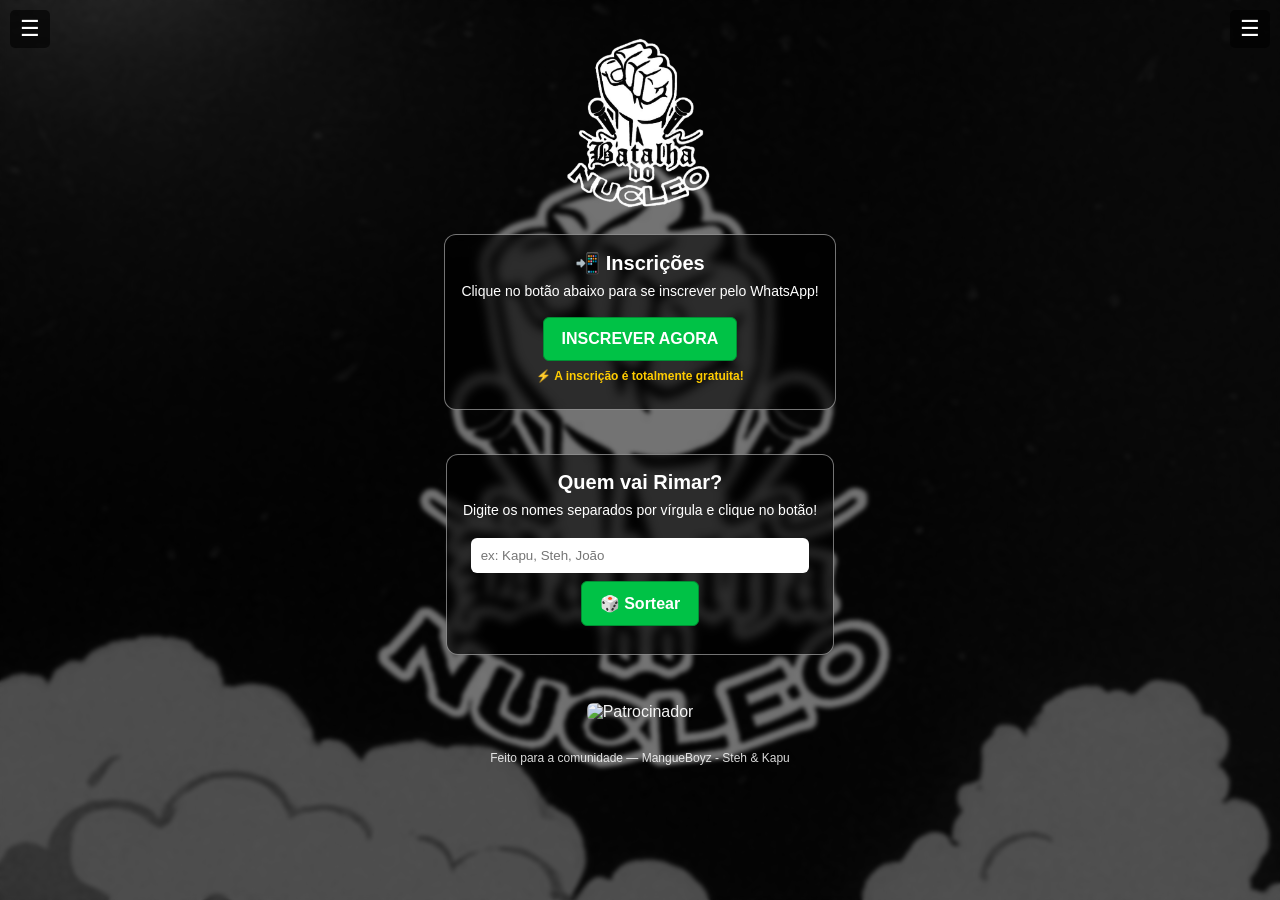
==== commit 3fd6e6c4: "Update index.html update sorteio" ====
--- a/index.html
+++ b/index.html
@@ -327,7 +327,7 @@
     <!-- ⭐ NOVO CARD DO SORTEIO -->
     <div class="main">
         <div class="card" id="sorteioCard" style="margin-top: 20px;">
-            <h2>🎁 Sorteio</h2>
+            <h2>Quem vai Rimar?</h2>
             <p>Digite os nomes separados por vírgula e clique no botão!</p>
 
             <input id="nomesInput" type="text" placeholder="ex: Kapu, Steh, João"
@@ -413,7 +413,7 @@
 
         let vencedor = lista[Math.floor(Math.random() * lista.length)];
 
-        document.getElementById("resultadoSorteio").innerText = "🎉 Vencedor: " + vencedor + "!";
+        document.getElementById("resultadoSorteio").innerText = "FOI SELECIONADO!: " + vencedor + "!";
     }
 </script>
 
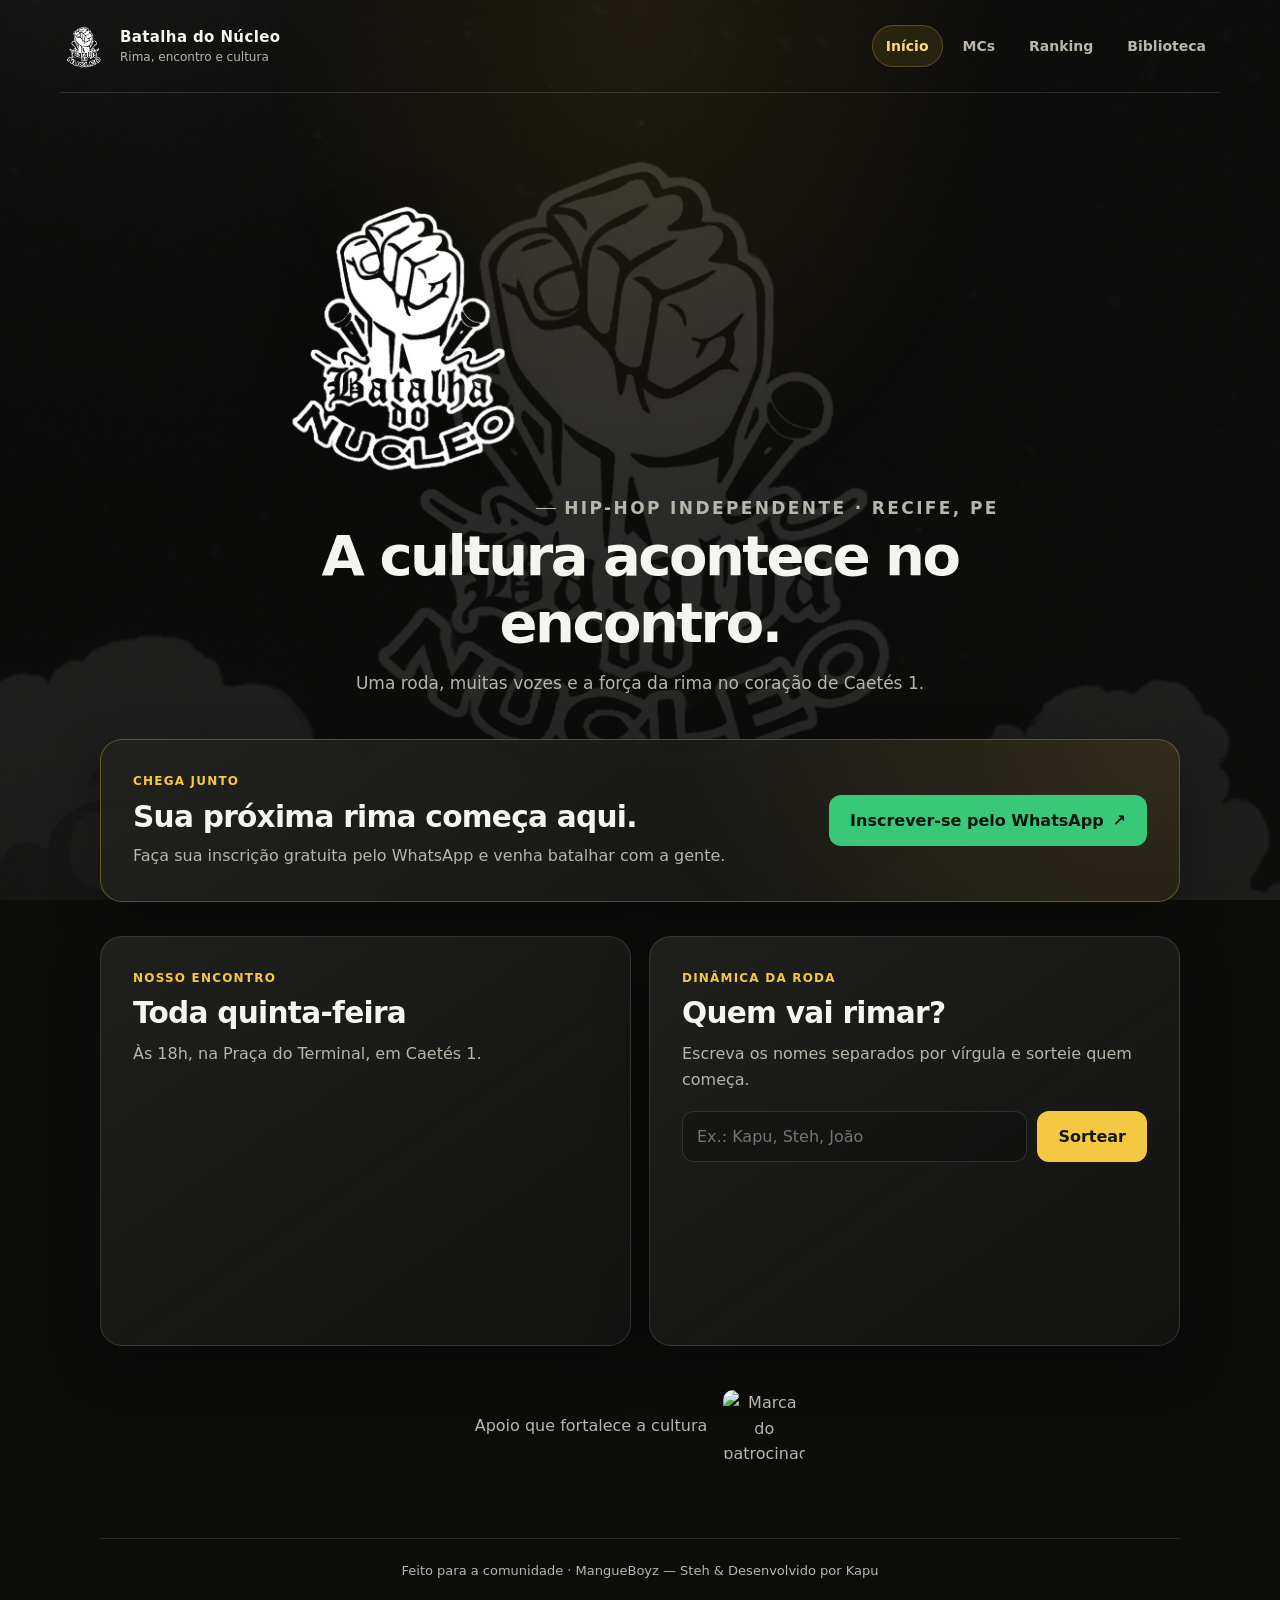
==== commit 4ebe6da1: "Add files via upload" ====
--- a/index.html
+++ b/index.html
@@ -1,421 +1,108 @@
-<!DOCTYPE html>
-<html lang="pt-BR">
-<head>
-    <meta charset="UTF-8" />
-    <meta name="viewport" content="width=device-width, initial-scale=1.0"/>
-    <title>Comunidade</title>
-
-    <style>
-        /* ------ TELA DE LOADING ------ */
-        #loading {
-            position: fixed;
-            inset: 0;
-            background: rgba(0,0,0,0.95);
-            display: flex;
-            flex-direction: column;
-            justify-content: center;
-            align-items: center;
-            z-index: 2000;
-            transition: opacity 0.6s ease, visibility 0.6s ease;
-            opacity: 1;
-            visibility: visible;
-        }
-
-        .spinner {
-            width: 55px;
-            height: 55px;
-            border: 6px solid rgba(255,255,255,0.18);
-            border-top: 6px solid #ffcc00;
-            border-radius: 50%;
-            animation: spin 1s linear infinite;
-        }
-
-        @keyframes spin {
-            from { transform: rotate(0deg); }
-            to { transform: rotate(360deg); }
-        }
-
-        .loading-text {
-            margin-top: 14px;
-            font-size: 16px;
-            color: #fff;
-            letter-spacing: .2px;
-            animation: pulse 1s ease-in-out infinite alternate;
-        }
-
-        @keyframes pulse {
-            from { opacity: 0.6; transform: translateY(0); }
-            to { opacity: 1; transform: translateY(-4px); }
-        }
-
-        /* state when hiding - only changes opacity/visibility */
-        #loading.hidden {
-            opacity: 0;
-            visibility: hidden;
-            pointer-events: none;
-        }
-
-        /* ------ EFEITO FADE IN NA PÁGINA ------ */
-        body {
-            margin: 0;
-            font-family: Arial, sans-serif;
-            background: url('fundo.jpg') no-repeat center center fixed;
-            background-size: cover;
-            color: #fff;
-            animation: pageFade 0.9s ease;
-        }
-
-        @keyframes pageFade {
-            from { opacity: 0; }
-            to { opacity: 1; }
-        }
-
-        /* ESCURECER FUNDO */
-        body::before {
-            content: "";
-            position: fixed;
-            inset: 0;
-            background: rgba(0, 0, 0, 0.55);
-            backdrop-filter: blur(2px);
-            z-index: -1;
-        }
-
-        /* ---- TOPO ---- */
-        header {
-            text-align: center;
-            margin-top: 20px;
-            animation: zoomTopo 10s ease-in-out infinite alternate;
-        }
-
-        @keyframes zoomTopo {
-            from { transform: scale(1); }
-            to { transform: scale(1.05); }
-        }
-
-        header img {
-            width: 160px;
-            height: auto;
-            display: inline-block;
-        }
-
-        /* BOTÕES DE MENU */
-        .menu-btn, .menu-btn-right {
-            font-size: 22px;
-            cursor: pointer;
-            position: fixed;
-            top: 10px;
-            z-index: 1500;
-            color: white;
-            background: rgba(0,0,0,0.6);
-            padding: 6px 10px;
-            border-radius: 5px;
-            transition: 0.18s ease;
-            user-select: none;
-        }
-
-        .menu-btn { left: 10px; }
-        .menu-btn-right { right: 10px; }
-
-        .menu-btn:hover, .menu-btn-right:hover {
-            background: rgba(255,255,255,0.12);
-        }
-
-        /* MENUS */
-        .sidebar, .sidebar-right {
-            height: 100%;
-            width: 0;
-            position: fixed;
-            z-index: 1600;
-            top: 0;
-            background-color: rgba(0,0,0,0.96);
-            overflow-x: hidden;
-            transition: width 0.35s ease;
-            padding-top: 40px;
-            color: #fff;
-        }
-
-        .sidebar { left: 0; }
-        .sidebar-right { right: 0; }
-
-        .sidebar.open { width: 280px; }
-        .sidebar-right.open { width: 280px; }
-
-        @media (max-width: 480px) {
-            .sidebar.open, .sidebar-right.open { width: 100%; }
-        }
-
-        .sidebar-content {
-            max-height: calc(100% - 60px);
-            overflow-y: auto;
-            padding-bottom: 10px;
-        }
-
-        .sidebar h2, .sidebar p, .sidebar a,
-        .sidebar-right h2, .sidebar-right a {
-            padding: 8px 20px;
-        }
-
-        .sidebar h2 { font-size: 18px; font-weight: bold; }
-        .sidebar p { font-size: 14px; }
-
-        .sidebar a, .sidebar-right a {
-            font-size: 16px;
-            color: #fff;
-            text-decoration: none;
-            display: block;
-            margin-bottom: 6px;
-            transition: color .18s ease;
-        }
-
-        .sidebar a:hover, .sidebar-right a:hover { color: #ffcc00; }
-
-        .sidebar iframe {
-            width: 90%;
-            height: 150px;
-            border: 0;
-            border-radius: 8px;
-            margin: 10px auto;
-            display: block;
-        }
-
-        .close-btn, .close-btn-right {
-            position: absolute;
-            font-size: 28px;
-            cursor: pointer;
-            color: white;
-            transition: color .15s ease;
-            user-select: none;
-        }
-
-        .close-btn { right: 15px; top: 10px; }
-        .close-btn-right { left: 15px; top: 10px; }
-
-        .close-btn:hover, .close-btn-right:hover { color: #ffcc00; }
-
-        /* CARD PRINCIPAL */
-        .main {
-            display: flex;
-            justify-content: center;
-            padding: 12px;
-        }
-
-        .card {
-            background: rgba(0,0,0,0.62);
-            border: 1px solid rgba(255,255,255,0.45);
-            padding: 16px;
-            border-radius: 12px;
-            max-width: 380px;
-            text-align: center;
-            backdrop-filter: blur(4px);
-            animation: subir 0.9s ease;
-        }
-
-        @keyframes subir {
-            from { opacity: 0; transform: translateY(20px); }
-            to { opacity: 1; transform: translateY(0); }
-        }
-
-        .card h2 { font-size: 20px; margin: 0 0 8px 0; }
-        .card p { font-size: 14px; margin: 0 0 10px 0; }
-
-        .btn {
-            background: #00c246;
-            padding: 12px 18px;
-            border-radius: 6px;
-            color: #fff;
-            text-decoration: none;
-            border: 1px solid #008f33;
-            transition: transform 0.18s ease, background 0.18s ease;
-            display: inline-block;
-            margin-top: 8px;
-            font-weight: 700;
-        }
-
-        .btn:hover {
-            background: #00e154;
-            transform: scale(1.04);
-        }
-
-        .patrocinio-bottom {
-            text-align: center;
-            margin-top: 36px;
-            margin-bottom: 20px;
-            animation: pageFade 0.8s ease;
-        }
-
-        .patrocinio-bottom img { width: 85px; opacity: 0.95; border-radius: 6px; }
-
-        footer {
-            text-align: center;
-            margin-top: 10px;
-            padding: 10px;
-            font-size: 12px;
-            opacity: 0.85;
-        }
-
-        /* mobile */
-        @media (max-width: 420px) {
-            header img { width: 130px; }
-            .card { padding: 14px; }
-            .btn { padding: 10px 14px; font-size: 15px; }
-        }
-    </style>
-</head>
-<body>
-
-    <!-- TELA DE LOADING -->
-    <div id="loading" aria-hidden="false">
-        <div class="spinner" role="img" aria-label="Carregando"></div>
-        <div class="loading-text">Carregando...</div>
-    </div>
-
-    <!-- HEADER -->
-    <header>
-        <img src="batalha.png" alt="Logo">
-    </header>
-
-    <!-- MENU BOTÕES -->
-    <div class="menu-btn" onclick="toggleMenu()" aria-hidden="false">☰</div>
-    <div class="menu-btn-right" onclick="toggleMenuRight()" aria-hidden="false">☰</div>
-
-    <!-- SIDEBAR ESQUERDO -->
-    <div id="mySidebar" class="sidebar" aria-hidden="true">
-        <div class="close-btn" onclick="closeMenu()">×</div>
-        <div class="sidebar-content">
-            <h2>📍 Local</h2>
-            <p>PRAÇA DO TERMINAL - CAETÉS 1</p>
-
-            <h2>⏰ Dia & Horário</h2>
-            <p>Toda quinta-feira às 18:00</p>
-
-            <h2>📚 Biblioteca</h2>
-            <a href="biblioteca.html">Abrir Biblioteca</a>
-
-            <h2>🏆 Rank de MCs</h2>
-            <a href="rank.html">Ver Rank de MCs</a>
-
-            <h2>📍 Localização</h2>
-            <iframe
-                src="https://www.google.com/maps/embed?pb=!1m18!1m12!1m3!1d3951.7307001526824!2d-34.9320465!3d-7.923172!2m3!1f0!2f0!3f0!3m2!1i1024!2i768!4f13.1!3m3!1m2!1s0x7ab170077a0d0f9%3A0x8868397509e33580!2zUHJhw6dhIElJIC0gQ2FldMOpcyAx!5e0!3m2!1spt-BR!2sbr!4v1763388117642!5m2!1spt-BR!2sbr"
-                loading="lazy" referrerpolicy="no-referrer-when-downgrade"></iframe>
-        </div>
-    </div>
-
-    <!-- SIDEBAR DIREITO -->
-    <div id="rightSidebar" class="sidebar-right" aria-hidden="true">
-        <div class="close-btn-right" onclick="closeMenuRight()">×</div>
-        <h2 style="padding: 8px 20px;">👥 Comunidade</h2>
-        <a href="mcs.html" style="padding: 8px 20px; display:block;">Veja um pouco do nosso trabalho</a>
-    </div>
-
-    <!-- CONTEÚDO PRINCIPAL -->
-    <div class="main">
-        <div class="card" role="main" aria-live="polite">
-            <h2>📲 Inscrições</h2>
-            <p>Clique no botão abaixo para se inscrever pelo WhatsApp!</p>
-
-            <a class="btn" href="https://wa.me/558194237249?text=Quero%20batalhar!" target="_blank" rel="noopener noreferrer">
-                INSCREVER AGORA
-            </a>
-
-            <p style="margin-top:8px; font-size:12px; color:#ffcc00; font-weight:bold;">
-                ⚡ A inscrição é totalmente gratuita!
-            </p>
-        </div>
-    </div>
-
-    <!-- ⭐ NOVO CARD DO SORTEIO -->
-    <div class="main">
-        <div class="card" id="sorteioCard" style="margin-top: 20px;">
-            <h2>Quem vai Rimar?</h2>
-            <p>Digite os nomes separados por vírgula e clique no botão!</p>
-
-            <input id="nomesInput" type="text" placeholder="ex: Kapu, Steh, João"
-                style="width: 90%; padding: 10px; margin-top: 10px; border-radius: 6px; border: none;">
-
-            <a class="btn" onclick="sortear()">🎲 Sortear</a>
-
-            <p id="resultadoSorteio"
-                style="margin-top: 12px; font-size: 16px; font-weight: bold; color: #ffcc00;"></p>
-        </div>
-    </div>
-
-    <div class="patrocinio-bottom">
-        <img src="patrocinio.png" alt="Patrocinador">
-    </div>
-
-    <footer>
-        Feito para a comunidade — MangueBoyz - Steh & Kapu
-    </footer>
-
-<script>
-    /* ------------- LOADING ------------- */
-    (function() {
-        const loading = document.getElementById('loading');
-        let hidden = false;
-
-        function hideLoading() {
-            if (!loading || hidden) return;
-            hidden = true;
-            loading.classList.add('hidden');
-            setTimeout(() => {
-                if (loading && loading.parentNode) loading.style.display = 'none';
-            }, 650);
-        }
-
-        window.addEventListener('load', hideLoading);
-        setTimeout(hideLoading, 2500);
-        loading.addEventListener('click', hideLoading);
-    })();
-
-    /* ------------- MENUS ------------- */
-    function toggleMenu() {
-        const sidebar = document.getElementById('mySidebar');
-        sidebar.classList.toggle('open');
-        sidebar.setAttribute('aria-hidden', !sidebar.classList.contains('open'));
-    }
-
-    function closeMenu() {
-        const sidebar = document.getElementById('mySidebar');
-        sidebar.classList.remove('open');
-        sidebar.setAttribute('aria-hidden', 'true');
-    }
-
-    function toggleMenuRight() {
-        const sidebar = document.getElementById('rightSidebar');
-        sidebar.classList.toggle('open');
-        sidebar.setAttribute('aria-hidden', !sidebar.classList.contains('open'));
-    }
-
-    function closeMenuRight() {
-        const sidebar = document.getElementById('rightSidebar');
-        sidebar.classList.remove('open');
-        sidebar.setAttribute('aria-hidden', 'true');
-    }
-
-    document.addEventListener('keydown', (e) => {
-        if (e.key === 'Escape') {
-            closeMenu();
-            closeMenuRight();
-        }
-    });
-
-    /* ------------- FUNÇÃO DE SORTEIO ------------- */
-    function sortear() {
-        let nomes = document.getElementById("nomesInput").value;
-
-        if (!nomes.trim()) {
-            document.getElementById("resultadoSorteio").innerText = "Digite pelo menos 1 nome!";
-            return;
-        }
-
-        let lista = nomes.split(",").map(n => n.trim()).filter(n => n.length > 0);
-
-        let vencedor = lista[Math.floor(Math.random() * lista.length)];
-
-        document.getElementById("resultadoSorteio").innerText = "FOI SELECIONADO!: " + vencedor + "!";
-    }
-</script>
-
-</body>
-</html>
+<!DOCTYPE html>
+<html lang="pt-BR">
+<head>
+    <meta charset="UTF-8">
+    <meta name="viewport" content="width=device-width, initial-scale=1.0">
+    <meta name="theme-color" content="#10100f">
+    <title>Batalha do Núcleo | Cultura Hip-Hop em Recife</title>
+    <link rel="stylesheet" href="site.css">
+</head>
+<body>
+    <header class="site-header">
+        <div class="site-header-inner">
+            <a class="brand" href="index.html" aria-label="Batalha do Núcleo — início">
+                <img src="batalha.png" alt="">
+                <span class="brand-copy">
+                    <strong>Batalha do Núcleo</strong>
+                    <span>Rima, encontro e cultura</span>
+                </span>
+            </a>
+            <nav class="site-nav" aria-label="Navegação principal">
+                <a href="index.html" aria-current="page">Início</a>
+                <a href="mcs.html">MCs</a>
+                <a href="rank.html">Ranking</a>
+                <a href="biblioteca.html">Biblioteca</a>
+            </nav>
+        </div>
+    </header>
+
+    <main class="page-shell">
+        <section class="hero" aria-labelledby="titulo-principal">
+            <img class="hero-logo" src="batalha.png" alt="Batalha do Núcleo">
+            <p class="eyebrow">Hip-Hop independente · Recife, PE</p>
+            <h1 id="titulo-principal">A cultura acontece no encontro.</h1>
+            <p>Uma roda, muitas vozes e a força da rima no coração de Caetés 1.</p>
+        </section>
+
+        <section class="surface-card signup-card" aria-labelledby="titulo-inscricao">
+            <div>
+                <span class="info-label">Chega junto</span>
+                <h2 id="titulo-inscricao">Sua próxima rima começa aqui.</h2>
+                <p>Faça sua inscrição gratuita pelo WhatsApp e venha batalhar com a gente.</p>
+            </div>
+            <a class="button button-whatsapp" href="https://wa.me/558194237249?text=Quero%20batalhar!" target="_blank" rel="noopener noreferrer">
+                Inscrever-se pelo WhatsApp <span aria-hidden="true">↗</span>
+            </a>
+        </section>
+
+        <div class="card-grid section">
+            <section class="surface-card" aria-labelledby="titulo-encontro">
+                <span class="info-label">Nosso encontro</span>
+                <h2 id="titulo-encontro">Toda quinta-feira</h2>
+                <p>Às 18h, na Praça do Terminal, em Caetés 1.</p>
+                <iframe
+                    class="map-frame"
+                    title="Mapa da Praça do Terminal, Caetés 1"
+                    src="https://www.google.com/maps/embed?pb=!1m18!1m12!1m3!1d3951.7307001526824!2d-34.9320465!3d-7.923172!2m3!1f0!2f0!3f0!3m2!1i1024!2i768!4f13.1!3m3!1m2!1s0x7ab170077a0d0f9%3A0x8868397509e33580!2zUHJhw6dhIElJIC0gQ2FldMOpcyAx!5e0!3m2!1spt-BR!2sbr!4v1763388117642!5m2!1spt-BR!2sbr"
+                    loading="lazy"
+                    referrerpolicy="no-referrer-when-downgrade"
+                    allowfullscreen></iframe>
+            </section>
+
+            <section class="surface-card" aria-labelledby="titulo-sorteio">
+                <span class="info-label">Dinâmica da roda</span>
+                <h2 id="titulo-sorteio">Quem vai rimar?</h2>
+                <p>Escreva os nomes separados por vírgula e sorteie quem começa.</p>
+                <form class="raffle-form" id="raffleForm">
+                    <label class="visually-hidden" for="nomesInput">Nomes dos participantes</label>
+                    <input id="nomesInput" name="nomes" type="text" placeholder="Ex.: Kapu, Steh, João" autocomplete="off">
+                    <button class="button button-primary" type="submit">Sortear</button>
+                </form>
+                <p class="raffle-result" id="resultadoSorteio" aria-live="polite"></p>
+            </section>
+        </div>
+
+        <div class="sponsor">
+            <span>Apoio que fortalece a cultura</span>
+            <img src="patrocinio.png" alt="Marca do patrocinador da Batalha do Núcleo" loading="lazy">
+        </div>
+    </main>
+
+    <footer class="site-footer">
+        <p>Feito para a comunidade · MangueBoyz — Steh &amp; Desenvolvido por Kapu</p>
+    </footer>
+
+    <script>
+        const raffleForm = document.getElementById("raffleForm");
+        const namesInput = document.getElementById("nomesInput");
+        const raffleResult = document.getElementById("resultadoSorteio");
+
+        raffleForm.addEventListener("submit", (event) => {
+            event.preventDefault();
+            const names = namesInput.value
+                .split(",")
+                .map((name) => name.trim())
+                .filter(Boolean);
+
+            if (names.length === 0) {
+                raffleResult.textContent = "Digite pelo menos um nome para sortear.";
+                namesInput.focus();
+                return;
+            }
+
+            const selected = names[Math.floor(Math.random() * names.length)];
+            raffleResult.textContent = `Quem começa: ${selected}!`;
+        });
+    </script>
+</body>
+</html>
--- a/site.css
+++ b/site.css
@@ -0,0 +1,772 @@
+:root {
+    color-scheme: dark;
+    --color-bg: #10100f;
+    --color-surface: rgba(24, 24, 22, 0.88);
+    --color-surface-soft: rgba(255, 255, 255, 0.055);
+    --color-border: rgba(255, 255, 255, 0.12);
+    --color-text: #f6f4ee;
+    --color-muted: #b8b5aa;
+    --color-gold: #f5c842;
+    --color-gold-hover: #ffdc72;
+    --color-green: #39c878;
+    --shadow-card: 0 18px 50px rgba(0, 0, 0, 0.28);
+    --radius-card: 22px;
+    font-family: Inter, ui-sans-serif, system-ui, -apple-system, BlinkMacSystemFont, "Segoe UI", sans-serif;
+}
+
+* {
+    box-sizing: border-box;
+}
+
+html {
+    min-width: 320px;
+    scroll-behavior: smooth;
+}
+
+body {
+    min-height: 100vh;
+    margin: 0;
+    color: var(--color-text);
+    background:
+        linear-gradient(180deg, rgba(12, 12, 11, 0.84), rgba(12, 12, 11, 0.95)),
+        url("fundo.jpg") center / cover fixed,
+        var(--color-bg);
+    line-height: 1.6;
+    -webkit-font-smoothing: antialiased;
+}
+
+body::before {
+    position: fixed;
+    z-index: -1;
+    inset: 0;
+    background: radial-gradient(ellipse at 50% 0, rgba(245, 200, 66, 0.09), transparent 42%);
+    content: "";
+    pointer-events: none;
+}
+
+a {
+    color: inherit;
+}
+
+button,
+input {
+    font: inherit;
+}
+
+button,
+a {
+    -webkit-tap-highlight-color: transparent;
+}
+
+a:focus-visible,
+button:focus-visible,
+input:focus-visible {
+    outline: 3px solid var(--color-gold);
+    outline-offset: 4px;
+}
+
+.site-header {
+    position: relative;
+    z-index: 2;
+    width: min(1160px, calc(100% - 40px));
+    margin: 0 auto;
+    padding: 22px 0;
+    border-bottom: 1px solid var(--color-border);
+}
+
+.site-header-inner {
+    display: flex;
+    align-items: center;
+    justify-content: space-between;
+    gap: 24px;
+}
+
+.brand {
+    display: inline-flex;
+    align-items: center;
+    gap: 12px;
+    min-width: 0;
+    color: var(--color-text);
+    text-decoration: none;
+}
+
+.brand img {
+    display: block;
+    width: 48px;
+    height: 48px;
+    object-fit: contain;
+}
+
+.brand-copy {
+    display: grid;
+    line-height: 1.2;
+}
+
+.brand-copy strong {
+    font-size: 15px;
+    letter-spacing: 0.025em;
+}
+
+.brand-copy span {
+    margin-top: 4px;
+    color: var(--color-muted);
+    font-size: 12px;
+}
+
+.site-nav {
+    display: flex;
+    align-items: center;
+    justify-content: flex-end;
+    gap: 6px;
+    flex-wrap: wrap;
+}
+
+.site-nav a {
+    padding: 9px 13px;
+    border: 1px solid transparent;
+    border-radius: 999px;
+    color: var(--color-muted);
+    font-size: 14px;
+    font-weight: 650;
+    text-decoration: none;
+    transition: color 160ms ease, background 160ms ease, border-color 160ms ease;
+}
+
+.site-nav a:hover,
+.site-nav a[aria-current="page"] {
+    border-color: rgba(245, 200, 66, 0.25);
+    background: rgba(245, 200, 66, 0.1);
+    color: var(--color-gold-hover);
+}
+
+.page-shell {
+    width: min(1080px, calc(100% - 40px));
+    margin: 0 auto;
+    padding: 56px 0 76px;
+}
+
+.page-shell--narrow {
+    width: min(820px, calc(100% - 40px));
+}
+
+.hero {
+    max-width: 760px;
+    margin: 28px auto 42px;
+    text-align: center;
+}
+
+.hero-logo {
+    width: min(250px, 62vw);
+    height: auto;
+    margin: 0 auto 22px;
+    filter: drop-shadow(0 14px 28px rgba(0, 0, 0, 0.35));
+}
+
+.eyebrow {
+    display: inline-flex;
+    align-items: center;
+    gap: 8px;
+    margin: 0 0 14px;
+    color: var(--color-gold);
+    font-size: 12px;
+    font-weight: 800;
+    letter-spacing: 0.14em;
+    text-transform: uppercase;
+}
+
+.eyebrow::before {
+    width: 20px;
+    height: 1px;
+    background: currentColor;
+    content: "";
+}
+
+h1,
+h2,
+h3,
+p {
+    margin-top: 0;
+}
+
+h1,
+h2,
+h3 {
+    line-height: 1.2;
+}
+
+h1 {
+    margin-bottom: 14px;
+    font-size: clamp(2rem, 5vw, 3.5rem);
+    letter-spacing: -0.045em;
+}
+
+h2 {
+    font-size: clamp(1.35rem, 3vw, 1.85rem);
+    letter-spacing: -0.025em;
+}
+
+.hero p,
+.page-intro {
+    max-width: 620px;
+    margin: 0 auto;
+    color: var(--color-muted);
+    font-size: 17px;
+}
+
+.section {
+    margin-top: 34px;
+}
+
+.section-heading {
+    margin-bottom: 18px;
+}
+
+.section-heading h2 {
+    margin-bottom: 7px;
+}
+
+.section-heading p {
+    margin-bottom: 0;
+    color: var(--color-muted);
+}
+
+.card-grid {
+    display: grid;
+    grid-template-columns: repeat(2, minmax(0, 1fr));
+    gap: 18px;
+}
+
+.surface-card,
+.artist-card,
+.edition-card {
+    border: 1px solid var(--color-border);
+    border-radius: var(--radius-card);
+    background: linear-gradient(145deg, rgba(33, 33, 30, 0.94), rgba(19, 19, 18, 0.9));
+    box-shadow: var(--shadow-card);
+}
+
+.surface-card {
+    padding: clamp(22px, 4vw, 32px);
+}
+
+.surface-card h2,
+.surface-card h3 {
+    margin-bottom: 10px;
+}
+
+.surface-card p {
+    color: var(--color-muted);
+}
+
+.info-label {
+    display: block;
+    margin-bottom: 8px;
+    color: var(--color-gold);
+    font-size: 12px;
+    font-weight: 800;
+    letter-spacing: 0.1em;
+    text-transform: uppercase;
+}
+
+.button {
+    display: inline-flex;
+    min-height: 48px;
+    align-items: center;
+    justify-content: center;
+    gap: 9px;
+    padding: 12px 20px;
+    border: 1px solid transparent;
+    border-radius: 12px;
+    font-weight: 800;
+    text-align: center;
+    text-decoration: none;
+    transition: transform 160ms ease, background 160ms ease, border-color 160ms ease;
+    cursor: pointer;
+}
+
+.button:hover {
+    transform: translateY(-2px);
+}
+
+.button-primary {
+    background: var(--color-gold);
+    color: #17140a;
+}
+
+.button-primary:hover {
+    background: var(--color-gold-hover);
+}
+
+.button-whatsapp {
+    background: var(--color-green);
+    color: #07170e;
+}
+
+.button-whatsapp:hover {
+    background: #58dc91;
+}
+
+.button-secondary {
+    border-color: var(--color-border);
+    background: var(--color-surface-soft);
+    color: var(--color-text);
+}
+
+.button-secondary:hover {
+    border-color: rgba(245, 200, 66, 0.5);
+}
+
+.signup-card {
+    display: grid;
+    grid-template-columns: minmax(0, 1fr) auto;
+    align-items: center;
+    gap: 26px;
+    border-color: rgba(245, 200, 66, 0.3);
+    background:
+        radial-gradient(circle at 100% 0, rgba(245, 200, 66, 0.13), transparent 46%),
+        linear-gradient(145deg, rgba(33, 33, 30, 0.96), rgba(19, 19, 18, 0.94));
+}
+
+.signup-card h2 {
+    margin-bottom: 8px;
+}
+
+.signup-card p {
+    margin-bottom: 0;
+}
+
+.raffle-form {
+    display: flex;
+    gap: 10px;
+    margin-top: 18px;
+}
+
+.raffle-form input {
+    width: 100%;
+    min-width: 0;
+    min-height: 48px;
+    padding: 11px 14px;
+    border: 1px solid var(--color-border);
+    border-radius: 12px;
+    background: rgba(0, 0, 0, 0.22);
+    color: var(--color-text);
+}
+
+.visually-hidden {
+    position: absolute;
+    width: 1px;
+    height: 1px;
+    overflow: hidden;
+    clip: rect(0, 0, 0, 0);
+    white-space: nowrap;
+    clip-path: inset(50%);
+}
+
+.raffle-result {
+    min-height: 1.6em;
+    margin: 15px 0 0;
+    color: var(--color-gold-hover) !important;
+    font-weight: 750;
+}
+
+.map-frame {
+    display: block;
+    width: 100%;
+    min-height: 230px;
+    border: 0;
+    border-radius: 14px;
+}
+
+.sponsor {
+    display: flex;
+    align-items: center;
+    justify-content: center;
+    gap: 16px;
+    margin: 44px auto 0;
+    color: var(--color-muted);
+    text-align: center;
+}
+
+.sponsor img {
+    display: block;
+    width: 82px;
+    max-height: 72px;
+    object-fit: contain;
+    border-radius: 10px;
+}
+
+.site-footer {
+    width: min(1080px, calc(100% - 40px));
+    margin: 0 auto;
+    padding: 22px 0 30px;
+    border-top: 1px solid var(--color-border);
+    color: var(--color-muted);
+    font-size: 13px;
+    text-align: center;
+}
+
+.site-footer p {
+    margin: 0;
+}
+
+.page-title {
+    margin-bottom: 12px;
+    color: var(--color-text);
+    font-size: clamp(2rem, 5vw, 3rem);
+    text-align: center;
+}
+
+.page-intro {
+    margin-bottom: 36px;
+    text-align: center;
+}
+
+.artist-grid,
+.edition-grid {
+    display: grid;
+    grid-template-columns: repeat(3, minmax(0, 1fr));
+    gap: 18px;
+}
+
+.artist-card {
+    display: flex;
+    min-width: 0;
+    flex-direction: column;
+    align-items: center;
+    padding: 26px 20px;
+    text-align: center;
+    transition: transform 180ms ease, border-color 180ms ease;
+}
+
+.artist-card:hover,
+.edition-card:hover {
+    transform: translateY(-4px);
+    border-color: rgba(245, 200, 66, 0.44);
+}
+
+.artist-avatar {
+    width: 118px;
+    height: 118px;
+    margin-bottom: 16px;
+    border: 3px solid var(--color-gold);
+    border-radius: 50%;
+    object-fit: cover;
+    box-shadow: 0 10px 26px rgba(0, 0, 0, 0.32);
+}
+
+.artist-card h2 {
+    margin: 0 0 6px;
+    color: var(--color-gold-hover);
+    font-size: 21px;
+}
+
+.artist-tag {
+    margin: 0 0 4px;
+    color: var(--color-muted);
+    font-size: 14px;
+}
+
+.artist-stats {
+    margin: 0 0 15px;
+    color: var(--color-gold);
+    font-size: 14px;
+    font-weight: 750;
+}
+
+.artist-links {
+    display: flex;
+    flex-wrap: wrap;
+    justify-content: center;
+    gap: 8px;
+    margin-top: auto;
+}
+
+.artist-links a {
+    padding: 8px 11px;
+    border: 1px solid var(--color-border);
+    border-radius: 999px;
+    color: var(--color-text);
+    font-size: 13px;
+    font-weight: 700;
+    text-decoration: none;
+    transition: border-color 160ms ease, color 160ms ease;
+}
+
+.artist-links a:hover {
+    border-color: var(--color-gold);
+    color: var(--color-gold-hover);
+}
+
+.edition-card {
+    display: block;
+    overflow: hidden;
+    color: var(--color-text);
+    text-decoration: none;
+    transition: transform 180ms ease, border-color 180ms ease;
+}
+
+.edition-card img {
+    display: block;
+    width: 100%;
+    height: 210px;
+    object-fit: cover;
+}
+
+.edition-card-copy {
+    padding: 18px 20px 20px;
+}
+
+.edition-card-copy h2 {
+    margin: 0 0 6px;
+    font-size: 19px;
+}
+
+.edition-card-copy p {
+    margin: 0;
+    color: var(--color-muted);
+    font-size: 14px;
+}
+
+.empty-note {
+    margin: 22px 0 0;
+    color: var(--color-muted);
+    text-align: center;
+}
+
+.gallery {
+    display: grid;
+    grid-template-columns: repeat(4, minmax(0, 1fr));
+    gap: 14px;
+    margin-bottom: 38px;
+}
+
+.gallery img {
+    display: block;
+    width: 100%;
+    aspect-ratio: 1;
+    border: 1px solid var(--color-border);
+    border-radius: 16px;
+    object-fit: cover;
+    transition: transform 180ms ease;
+}
+
+.gallery img:hover {
+    transform: scale(1.025);
+}
+
+.video-grid {
+    display: grid;
+    grid-template-columns: repeat(2, minmax(0, 1fr));
+    justify-items: center;
+    gap: 18px;
+    margin: 20px 0 34px;
+}
+
+.video-frame {
+    width: min(100%, 350px);
+    height: 590px;
+    border: 1px solid var(--color-border);
+    border-radius: 18px;
+    background: #000;
+}
+
+.social-links {
+    display: flex;
+    flex-wrap: wrap;
+    justify-content: center;
+    gap: 12px;
+}
+
+.rank-card {
+    max-width: 760px;
+    margin: 0 auto;
+}
+
+.rank-leader {
+    margin-bottom: 18px;
+    padding: 15px 18px;
+    border: 1px solid rgba(245, 200, 66, 0.27);
+    border-radius: 14px;
+    background: rgba(245, 200, 66, 0.08);
+    color: var(--color-gold-hover);
+    font-weight: 750;
+    text-align: center;
+}
+
+.table-wrap {
+    overflow-x: auto;
+    border: 1px solid var(--color-border);
+    border-radius: 14px;
+}
+
+.rank-table {
+    width: 100%;
+    border-collapse: collapse;
+    text-align: left;
+}
+
+.rank-table th,
+.rank-table td {
+    padding: 14px 16px;
+    border-bottom: 1px solid var(--color-border);
+}
+
+.rank-table th {
+    background: rgba(255, 255, 255, 0.055);
+    color: var(--color-gold-hover);
+    font-size: 12px;
+    letter-spacing: 0.08em;
+    text-transform: uppercase;
+}
+
+.rank-table tr:last-child td {
+    border-bottom: 0;
+}
+
+.rank-table td:first-child,
+.rank-table td:last-child {
+    color: var(--color-gold);
+    font-weight: 800;
+}
+
+.rank-notice {
+    margin: 18px 0 0;
+    color: var(--color-muted);
+    font-size: 13px;
+    text-align: center;
+}
+
+.back-link {
+    display: table;
+    margin: 32px auto 0;
+    color: var(--color-gold-hover);
+    font-weight: 750;
+    text-decoration: none;
+}
+
+.back-link:hover {
+    text-decoration: underline;
+}
+
+@media (max-width: 760px) {
+    .site-header-inner {
+        flex-direction: column;
+        align-items: flex-start;
+        gap: 14px;
+    }
+
+    .site-nav {
+        justify-content: flex-start;
+        margin: 0 -6px;
+    }
+
+    .site-nav a {
+        padding: 8px 10px;
+        font-size: 13px;
+    }
+
+    .artist-grid,
+    .edition-grid {
+        grid-template-columns: repeat(2, minmax(0, 1fr));
+    }
+
+    .gallery {
+        grid-template-columns: repeat(2, minmax(0, 1fr));
+    }
+
+    .video-grid {
+        grid-template-columns: 1fr;
+    }
+}
+
+@media (max-width: 540px) {
+    .site-header,
+    .page-shell,
+    .page-shell--narrow,
+    .site-footer {
+        width: min(100% - 28px, 1080px);
+    }
+
+    .site-header {
+        padding: 15px 0;
+    }
+
+    .brand img {
+        width: 42px;
+        height: 42px;
+    }
+
+    .site-nav {
+        width: 100%;
+        gap: 3px;
+    }
+
+    .site-nav a {
+        padding: 7px 9px;
+        font-size: 12px;
+    }
+
+    .page-shell {
+        padding: 38px 0 56px;
+    }
+
+    .hero {
+        margin: 14px auto 32px;
+    }
+
+    .hero-logo {
+        width: min(200px, 56vw);
+    }
+
+    .hero p,
+    .page-intro {
+        font-size: 15px;
+    }
+
+    .card-grid,
+    .artist-grid,
+    .edition-grid {
+        grid-template-columns: 1fr;
+    }
+
+    .signup-card {
+        grid-template-columns: 1fr;
+        gap: 18px;
+    }
+
+    .signup-card .button {
+        width: 100%;
+    }
+
+    .raffle-form {
+        flex-direction: column;
+    }
+
+    .artist-card {
+        padding: 22px 18px;
+    }
+
+    .edition-card img {
+        height: 190px;
+    }
+
+    .video-frame {
+        height: min(590px, 155vw);
+    }
+
+    .rank-table th,
+    .rank-table td {
+        padding: 12px 10px;
+    }
+}
+
+@media (prefers-reduced-motion: reduce) {
+    *,
+    *::before,
+    *::after {
+        scroll-behavior: auto !important;
+        animation-duration: 0.01ms !important;
+        animation-iteration-count: 1 !important;
+        transition-duration: 0.01ms !important;
+    }
+}
